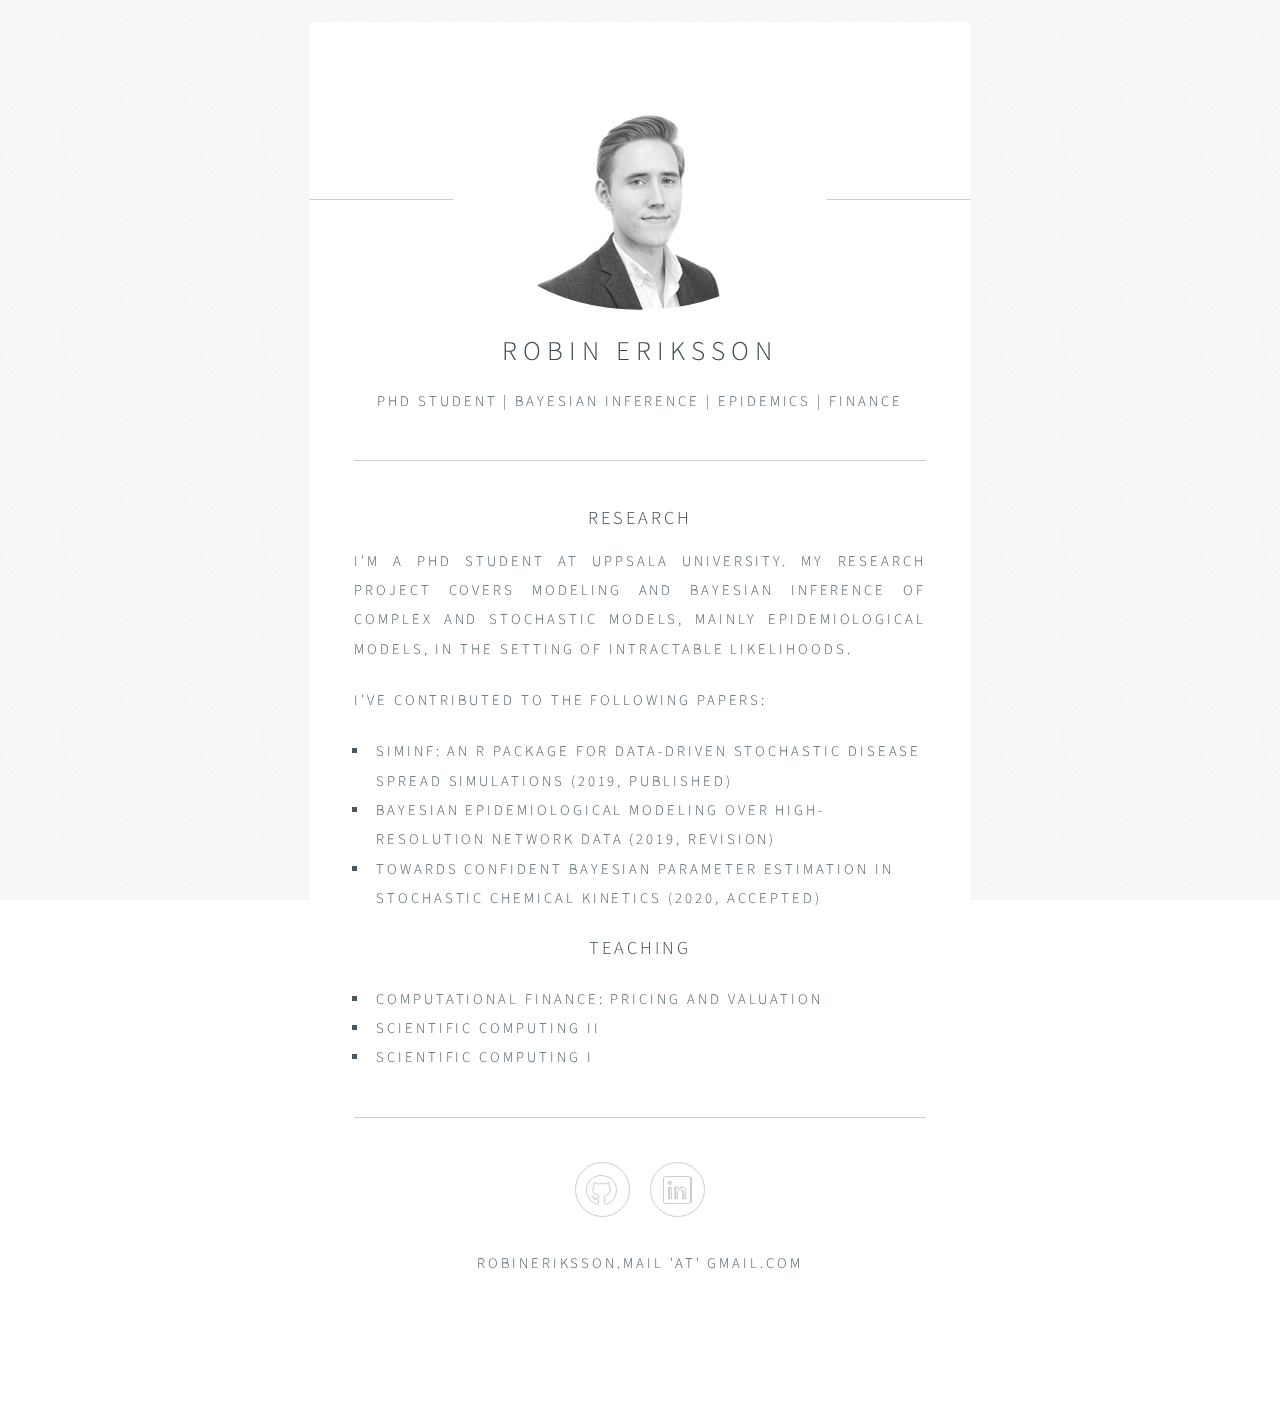
==== index.html @ d45fa350 "update to title" ====
<!DOCTYPE HTML>
<!--
	Identity by HTML5 UP
	html5up.net | @ajlkn
	Free for personal and commercial use under the CCA 3.0 license (html5up.net/license)
-->
<html>
	<head>
		<title>Robin Eriksson</title>
		<meta charset="utf-8" />
		<meta name="viewport" content="width=device-width, initial-scale=1, user-scalable=no" />
		<link rel="stylesheet" href="assets/css/main.css" />
		<noscript><link rel="stylesheet" href="assets/css/noscript.css" /></noscript>
	</head>
	<body class="is-preload">

		<!-- Wrapper -->
			<div id="wrapper">

				<!-- Main -->
					<section id="main">
						<header>
							<span class="avatar"><img src="images/avatar.png" alt="" /></span>
							<h1>Robin Eriksson</h1>
							<p > PhD student | Bayesian Inference | Epidemics | Finance </p>
						</header>
                                                <hr />
                                                <h2> Research </h2>
                                                <p style="text-align:justify;" > I'm a PhD student at Uppsala University. My research project covers modeling and Bayesian inference of complex and stochastic models, mainly epidemiological models, in the setting of intractable likelihoods. </p>
                                                <p style="text-align:justify;"> I've contributed to the following papers: </p>
                                                <ul style="list-style:square;text-align:left;">
                                                  <li> SimInf: An R package for data-driven stochastic disease spread simulations (2019, Published)</li>
                                                  <li> Bayesian epidemiological modeling over high-resolution network data (2019, Revision)</li>
                                                  <li> Towards confident Bayesian parameter estimation in stochastic chemical kinetics (2020, accepted) </li>
</ul>


                                                <h2> Teaching </h2>
                                                <p style="text-align:left;">
                                                  <ul style="list-style:square;text-align:left;">
                                                    <li>Computational Finance: Pricing and Valuation </li>
                                                    <li>Scientific Computing II </li>
                                                    <li>Scientific Computing I </li>
                                                  </ul>
                                                <hr />

						<!-- <hr /> -->
						<!-- <h2>Extra Stuff!</h2> -->
						<!-- <form method="post" action="#"> -->
						<!-- 	<div class="fields"> -->
						<!-- 		<div class="field"> -->
						<!-- 			<input type="text" name="name" id="name" placeholder="Name" /> -->
						<!-- 		</div> -->
						<!-- 		<div class="field"> -->
						<!-- 			<input type="email" name="email" id="email" placeholder="Email" /> -->
						<!-- 		</div> -->
						<!-- 		<div class="field"> -->
						<!-- 			<select name="department" id="department"> -->
						<!-- 				<option value="">Department</option> -->
						<!-- 				<option value="sales">Sales</option> -->
						<!-- 				<option value="tech">Tech Support</option> -->
						<!-- 				<option value="null">/dev/null</option> -->
						<!-- 			</select> -->
						<!-- 		</div> -->
						<!-- 		<div class="field"> -->
						<!-- 			<textarea name="message" id="message" placeholder="Message" rows="4"></textarea> -->
						<!-- 		</div> -->
						<!-- 		<div class="field"> -->
						<!-- 			<input type="checkbox" id="human" name="human" /><label for="human">I'm a human</label> -->
						<!-- 		</div> -->
						<!-- 		<div class="field"> -->
						<!-- 			<label>But are you a robot?</label> -->
						<!-- 			<input type="radio" id="robot_yes" name="robot" /><label for="robot_yes">Yes</label> -->
						<!-- 			<input type="radio" id="robot_no" name="robot" /><label for="robot_no">No</label> -->
						<!-- 		</div> -->
						<!-- 	</div> -->
						<!-- 	<ul class="actions special"> -->
						<!-- 		<li><a href="#" class="button">Get Started</a></li> -->
						<!-- 	</ul> -->
						<!-- </form> -->
						<!-- <hr /> -->
						<footer>
							<ul class="icons">
							  <li><a href="https://github.com/robineriksson" class="icon brands fa-github">github</a></li>
                                                          <li><a href="https://www.linkedin.com/in/erikssonrobin/" class="icon brands fa-linkedin">linkedin</a></li>

							</ul>
                                                        <p> robineriksson.mail 'at' gmail.com </p>
						</footer>
					</section>

				<!-- Footer -->
					<footer id="footer">
						<ul class="copyright">
							<li>&copy; Robin Eriksson</li><li>Design: <a href="http://html5up.net">HTML5 UP</a></li><li>Foto: Matthew Moisant</li>
						</ul>
					</footer>

			</div>

		<!-- Scripts -->
			<script>
				if ('addEventListener' in window) {
					window.addEventListener('load', function() { document.body.className = document.body.className.replace(/\bis-preload\b/, ''); });
					document.body.className += (navigator.userAgent.match(/(MSIE|rv:11\.0)/) ? ' is-ie' : '');
				}
			</script>

	</body>
</html>
---- assets/css/main.css ----
@import url(fontawesome-all.min.css);
@import url("https://fonts.googleapis.com/css?family=Source+Sans+Pro:300");

/*
	Identity by HTML5 UP
	html5up.net | @ajlkn
	Free for personal and commercial use under the CCA 3.0 license (html5up.net/license)
*/

/* Icon (alt) */

	html, body, div, span, applet, object,
	iframe, h1, h2, h3, h4, h5, h6, p, blockquote,
	pre, a, abbr, acronym, address, big, cite,
	code, del, dfn, em, img, ins, kbd, q, s, samp,
	small, strike, strong, sub, sup, tt, var, b,
	u, i, center, dl, dt, dd, ol, ul, li, fieldset,
	form, label, legend, table, caption, tbody,
	tfoot, thead, tr, th, td, article, aside,
	canvas, details, embed, figure, figcaption,
	footer, header, hgroup, menu, nav, output, ruby,
	section, summary, time, mark, audio, video {
		margin: 0;
		padding: 0;
		border: 0;
		font-size: 100%;
		font: inherit;
		vertical-align: baseline;
	}

	article, aside, details, figcaption, figure,
	footer, header, hgroup, menu, nav, section {
		display: block;
	}

	body {
		line-height: 1;
	}

	ol, ul {
		list-style: none;
	}

	blockquote, q {
		quotes: none;
	}

		blockquote:before, blockquote:after, q:before, q:after {
			content: '';
			content: none;
		}

	table {
		border-collapse: collapse;
		border-spacing: 0;
	}

	body {
		-webkit-text-size-adjust: none;
	}

	mark {
		background-color: transparent;
		color: inherit;
	}

	input::-moz-focus-inner {
		border: 0;
		padding: 0;
	}

	input, select, textarea {
		-moz-appearance: none;
		-webkit-appearance: none;
		-ms-appearance: none;
		appearance: none;
	}

/* Basic */

	@media screen and (max-width: 480px) {

		html, body {
			min-width: 320px;
		}

	}

	html {
		box-sizing: border-box;
	}

	*, *:before, *:after {
		box-sizing: inherit;
	}

	body.is-preload *, body.is-preload *:before, body.is-preload *:after {
		-moz-animation: none !important;
		-webkit-animation: none !important;
		-ms-animation: none !important;
		animation: none !important;
		-moz-transition: none !important;
		-webkit-transition: none !important;
		-ms-transition: none !important;
		transition: none !important;
	}

	html {
		height: 100%;
	}

	body {
		height: 100%;
		background-color: #ffffff;
		background-image: url("images/overlay.png"),  url("../../images/bp2.png");
		background-image: url("images/overlay.png"),  url("../../images/bp2.png");
		background-image: url("images/overlay.png"),  url("../../images/bp2.png");
		background-image: url("images/overlay.png"),  url("../../images/bp2.png");
		background-repeat: repeat,			no-repeat,			no-repeat;
		background-size: 100px 100px, cover,				cover;
		background-position: top left,		center center,		bottom center;
		background-attachment: fixed,			fixed,				fixed;
	}

		body:after {
			content: '';
			display: block;
			position: fixed;
			top: 0;
			left: 0;
			width: 100%;
			height: inherit;
			opacity: 0;
			z-index: 1;
			background-color: #ffffff;
			background-image: url("images/overlay.png");
			background-image: url("images/overlay.png");
			background-image: url("images/overlay.png");
			background-image: url("images/overlay.png");
			background-repeat: repeat,			no-repeat;
			background-size: 100px 100px, cover;
			background-position: top left,		center center;
			-moz-transition: opacity 1.75s ease-out;
			-webkit-transition: opacity 1.75s ease-out;
			-ms-transition: opacity 1.75s ease-out;
			transition: opacity 1.75s ease-out;
		}

		body.is-preload:after {
			opacity: 1;
		}

/* Type */

	body, input, select, textarea {
		color: #414f57;
		font-family: "Source Sans Pro", Helvetica, sans-serif;
		font-size: 14pt;
		font-weight: 300;
		line-height: 2;
		letter-spacing: 0.2em;
		text-transform: uppercase;
	}

		@media screen and (max-width: 1680px) {

			body, input, select, textarea {
				font-size: 11pt;
			}

		}

		@media screen and (max-width: 480px) {

			body, input, select, textarea {
				font-size: 10pt;
				line-height: 1.75;
			}

		}

	a {
		-moz-transition: color 0.2s ease, border-color 0.2s ease;
		-webkit-transition: color 0.2s ease, border-color 0.2s ease;
		-ms-transition: color 0.2s ease, border-color 0.2s ease;
		transition: color 0.2s ease, border-color 0.2s ease;
		color: inherit;
		text-decoration: none;
	}

		a:before {
			-moz-transition: color 0.2s ease, text-shadow 0.2s ease;
			-webkit-transition: color 0.2s ease, text-shadow 0.2s ease;
			-ms-transition: color 0.2s ease, text-shadow 0.2s ease;
			transition: color 0.2s ease, text-shadow 0.2s ease;
		}

		a:hover {
			color: #ff7496;
		}

	strong, b {
		color: #313f47;
	}

	em, i {
		font-style: italic;
	}

	p {
		margin: 0 0 1.5em 0;
	}

	h1, h2, h3, h4, h5, h6 {
		color: #313f47;
		line-height: 1.5;
		margin: 0 0 0.75em 0;
	}

		h1 a, h2 a, h3 a, h4 a, h5 a, h6 a {
			color: inherit;
			text-decoration: none;
		}

	h1 {
		font-size: 1.85em;
		letter-spacing: 0.22em;
		margin: 0 0 0.525em 0;
	}

	h2 {
		font-size: 1.25em;
	}

	h3 {
		font-size: 1em;
	}

	h4 {
		font-size: 1em;
	}

	h5 {
		font-size: 1em;
	}

	h6 {
		font-size: 1em;
	}

	@media screen and (max-width: 480px) {

		h1 {
			font-size: 1.65em;
		}

	}

	sub {
		font-size: 0.8em;
		position: relative;
		top: 0.5em;
	}

	sup {
		font-size: 0.8em;
		position: relative;
		top: -0.5em;
	}

	hr {
		border: 0;
		border-bottom: solid 1px #c8cccf;
		margin: 3em 0;
	}

/* Form */

	form {
		margin: 0 0 1.5em 0;
	}

		form > :last-child {
			margin-bottom: 0;
		}

		form > .fields {
			display: -moz-flex;
			display: -webkit-flex;
			display: -ms-flex;
			display: flex;
			-moz-flex-wrap: wrap;
			-webkit-flex-wrap: wrap;
			-ms-flex-wrap: wrap;
			flex-wrap: wrap;
			width: calc(100% + 2.25em);
			margin: -1.125em 0 1.5em -1.125em;
		}

			form > .fields > .field {
				-moz-flex-grow: 0;
				-webkit-flex-grow: 0;
				-ms-flex-grow: 0;
				flex-grow: 0;
				-moz-flex-shrink: 0;
				-webkit-flex-shrink: 0;
				-ms-flex-shrink: 0;
				flex-shrink: 0;
				padding: 1.125em 0 0 1.125em;
				width: calc(100% - 1.125em);
			}

				form > .fields > .field.half {
					width: calc(50% - 0.5625em);
				}

				form > .fields > .field.third {
					width: calc(100%/3 - 0.375em);
				}

				form > .fields > .field.quarter {
					width: calc(25% - 0.28125em);
				}

		@media screen and (max-width: 480px) {

			form > .fields {
				width: calc(100% + 2.25em);
				margin: -1.125em 0 1.5em -1.125em;
			}

				form > .fields > .field {
					padding: 1.125em 0 0 1.125em;
					width: calc(100% - 1.125em);
				}

					form > .fields > .field.half {
						width: calc(100% - 1.125em);
					}

					form > .fields > .field.third {
						width: calc(100% - 1.125em);
					}

					form > .fields > .field.quarter {
						width: calc(100% - 1.125em);
					}

		}

	label {
		color: #313f47;
		display: block;
		font-size: 0.9em;
		margin: 0 0 0.75em 0;
	}

	input[type="text"],
	input[type="password"],
	input[type="email"],
	input[type="tel"],
	select,
	textarea {
		-moz-appearance: none;
		-webkit-appearance: none;
		-ms-appearance: none;
		appearance: none;
		border-radius: 4px;
		border: solid 1px #c8cccf;
		color: inherit;
		display: block;
		outline: 0;
		padding: 0 1em;
		text-decoration: none;
		width: 100%;
	}

		input[type="text"]:invalid,
		input[type="password"]:invalid,
		input[type="email"]:invalid,
		input[type="tel"]:invalid,
		select:invalid,
		textarea:invalid {
			box-shadow: none;
		}

		input[type="text"]:focus,
		input[type="password"]:focus,
		input[type="email"]:focus,
		input[type="tel"]:focus,
		select:focus,
		textarea:focus {
			border-color: #ff7496;
		}

	select {
		background-image: url("data:image/svg+xml;charset=utf8,%3Csvg xmlns='http://www.w3.org/2000/svg' width='40' height='40' preserveAspectRatio='none' viewBox='0 0 40 40'%3E%3Cpath d='M9.4,12.3l10.4,10.4l10.4-10.4c0.2-0.2,0.5-0.4,0.9-0.4c0.3,0,0.6,0.1,0.9,0.4l3.3,3.3c0.2,0.2,0.4,0.5,0.4,0.9 c0,0.4-0.1,0.6-0.4,0.9L20.7,31.9c-0.2,0.2-0.5,0.4-0.9,0.4c-0.3,0-0.6-0.1-0.9-0.4L4.3,17.3c-0.2-0.2-0.4-0.5-0.4-0.9 c0-0.4,0.1-0.6,0.4-0.9l3.3-3.3c0.2-0.2,0.5-0.4,0.9-0.4S9.1,12.1,9.4,12.3z' fill='%23c8cccf' /%3E%3C/svg%3E");
		background-size: 1.25rem;
		background-repeat: no-repeat;
		background-position: calc(100% - 1rem) center;
		height: 2.75em;
		padding-right: 2.75em;
		text-overflow: ellipsis;
	}

		select option {
			color: #313f47;
			background: #ffffff;
		}

		select:focus::-ms-value {
			background-color: transparent;
		}

		select::-ms-expand {
			display: none;
		}

	input[type="text"],
	input[type="password"],
	input[type="email"],
	select {
		height: 2.75em;
	}

	textarea {
		padding: 0.75em 1em;
	}

	input[type="checkbox"],
	input[type="radio"] {
		-moz-appearance: none;
		-webkit-appearance: none;
		-ms-appearance: none;
		appearance: none;
		display: block;
		float: left;
		margin-right: -2em;
		opacity: 0;
		width: 1em;
		z-index: -1;
	}

		input[type="checkbox"] + label,
		input[type="radio"] + label {
			text-decoration: none;
			color: #414f57;
			cursor: pointer;
			display: inline-block;
			font-size: 1em;
			font-weight: 300;
			padding-left: 2.4em;
			padding-right: 0.75em;
			position: relative;
		}

			input[type="checkbox"] + label:before,
			input[type="radio"] + label:before {
				-moz-osx-font-smoothing: grayscale;
				-webkit-font-smoothing: antialiased;
				display: inline-block;
				font-style: normal;
				font-variant: normal;
				text-rendering: auto;
				line-height: 1;
				text-transform: none !important;
				font-family: 'Font Awesome 5 Free';
				font-weight: 900;
			}

			input[type="checkbox"] + label:before,
			input[type="radio"] + label:before {
				border-radius: 4px;
				border: solid 1px #c8cccf;
				content: '';
				display: inline-block;
				font-size: 0.8em;
				height: 2.0625em;
				left: 0;
				line-height: 2.0625em;
				position: absolute;
				text-align: center;
				top: 0.15em;
				width: 2.0625em;
			}

		input[type="checkbox"]:checked + label:before,
		input[type="radio"]:checked + label:before {
			color: #ff7496;
			content: '\f00c';
		}

		input[type="checkbox"]:focus + label:before,
		input[type="radio"]:focus + label:before {
			border-color: #ff7496;
		}

	input[type="checkbox"] + label:before {
		border-radius: 4px;
	}

	input[type="radio"] + label:before {
		border-radius: 100%;
	}

	::-webkit-input-placeholder {
		color: #616f77 !important;
		opacity: 1.0;
	}

	:-moz-placeholder {
		color: #616f77 !important;
		opacity: 1.0;
	}

	::-moz-placeholder {
		color: #616f77 !important;
		opacity: 1.0;
	}

	:-ms-input-placeholder {
		color: #616f77 !important;
		opacity: 1.0;
	}

/* Icon */

	.icon {
		text-decoration: none;
		position: relative;
		border-bottom: none;
	}

		.icon:before {
			-moz-osx-font-smoothing: grayscale;
			-webkit-font-smoothing: antialiased;
			display: inline-block;
			font-style: normal;
			font-variant: normal;
			text-rendering: auto;
			line-height: 1;
			text-transform: none !important;
			font-family: 'Font Awesome 5 Free';
			font-weight: 400;
		}

		.icon > .label {
			display: none;
		}

		.icon:before {
			line-height: inherit;
		}

		.icon.solid:before {
			font-weight: 900;
		}

		.icon.brands:before {
			font-family: 'Font Awesome 5 Brands';
		}

/* List */

	ol {
		list-style: decimal;
		margin: 0 0 1.5em 0;
		padding-left: 1.25em;
	}

		ol li {
			padding-left: 0.25em;
		}

	ul {
		list-style: disc;
		margin: 0 0 1.5em 0;
		padding-left: 1em;
	}

		ul li {
			padding-left: 0.5em;
		}

		ul.alt {
			list-style: none;
			padding-left: 0;
		}

			ul.alt li {
				border-top: solid 1px #c8cccf;
				padding: 0.5em 0;
			}

				ul.alt li:first-child {
					border-top: 0;
					padding-top: 0;
				}

	dl {
		margin: 0 0 1.5em 0;
	}

		dl dt {
			display: block;
			margin: 0 0 0.75em 0;
		}

		dl dd {
			margin-left: 1.5em;
		}

/* Actions */

	ul.actions {
		display: -moz-flex;
		display: -webkit-flex;
		display: -ms-flex;
		display: flex;
		cursor: default;
		list-style: none;
		margin-left: -0.75em;
		padding-left: 0;
	}

		ul.actions li {
			padding: 0 0 0 0.75em;
			vertical-align: middle;
		}

		ul.actions.special {
			-moz-justify-content: center;
			-webkit-justify-content: center;
			-ms-justify-content: center;
			justify-content: center;
			width: 100%;
			margin-left: 0;
		}

			ul.actions.special li:first-child {
				padding-left: 0;
			}

		ul.actions.stacked {
			-moz-flex-direction: column;
			-webkit-flex-direction: column;
			-ms-flex-direction: column;
			flex-direction: column;
			margin-left: 0;
		}

			ul.actions.stacked li {
				padding: 0.975em 0 0 0;
			}

				ul.actions.stacked li:first-child {
					padding-top: 0;
				}

		ul.actions.fit {
			width: calc(100% + 0.75em);
		}

			ul.actions.fit li {
				-moz-flex-grow: 1;
				-webkit-flex-grow: 1;
				-ms-flex-grow: 1;
				flex-grow: 1;
				-moz-flex-shrink: 1;
				-webkit-flex-shrink: 1;
				-ms-flex-shrink: 1;
				flex-shrink: 1;
				width: 100%;
			}

				ul.actions.fit li > * {
					width: 100%;
				}

			ul.actions.fit.stacked {
				width: 100%;
			}

		@media screen and (max-width: 480px) {

			ul.actions:not(.fixed) {
				-moz-flex-direction: column;
				-webkit-flex-direction: column;
				-ms-flex-direction: column;
				flex-direction: column;
				margin-left: 0;
				width: 100% !important;
			}

				ul.actions:not(.fixed) li {
					-moz-flex-grow: 1;
					-webkit-flex-grow: 1;
					-ms-flex-grow: 1;
					flex-grow: 1;
					-moz-flex-shrink: 1;
					-webkit-flex-shrink: 1;
					-ms-flex-shrink: 1;
					flex-shrink: 1;
					padding: 0.75em 0 0 0;
					text-align: center;
					width: 100%;
				}

					ul.actions:not(.fixed) li > * {
						width: 100%;
					}

					ul.actions:not(.fixed) li:first-child {
						padding-top: 0;
					}

					ul.actions:not(.fixed) li input[type="submit"],
					ul.actions:not(.fixed) li input[type="reset"],
					ul.actions:not(.fixed) li input[type="button"],
					ul.actions:not(.fixed) li button,
					ul.actions:not(.fixed) li .button {
						width: 100%;
					}

						ul.actions:not(.fixed) li input[type="submit"].icon:before,
						ul.actions:not(.fixed) li input[type="reset"].icon:before,
						ul.actions:not(.fixed) li input[type="button"].icon:before,
						ul.actions:not(.fixed) li button.icon:before,
						ul.actions:not(.fixed) li .button.icon:before {
							margin-left: -0.5rem;
						}

		}

/* Icons */

	ul.icons {
		cursor: default;
		list-style: none;
		padding-left: 0;
		margin-top: -0.675em;
	}

		ul.icons li {
			display: inline-block;
			padding: 0.675em 0.5em;
		}

			ul.icons li a {
				text-decoration: none;
				position: relative;
				display: block;
				width: 3.75em;
				height: 3.75em;
				border-radius: 100%;
				border: solid 1px #c8cccf;
				line-height: 3.75em;
				overflow: hidden;
				text-align: center;
				text-indent: 3.75em;
				white-space: nowrap;
			}

				ul.icons li a:before {
					-moz-osx-font-smoothing: grayscale;
					-webkit-font-smoothing: antialiased;
					display: inline-block;
					font-style: normal;
					font-variant: normal;
					text-rendering: auto;
					line-height: 1;
					text-transform: none !important;
					font-family: 'Font Awesome 5 Free';
					font-weight: 400;
				}

				ul.icons li a:before {
					color: #ffffff;
					text-shadow: 1.25px 0px 0px #c8cccf, -1.25px 0px 0px #c8cccf, 0px 1.25px 0px #c8cccf, 0px -1.25px 0px #c8cccf;
				}

				ul.icons li a:hover:before {
					text-shadow: 1.25px 0px 0px #ff7496, -1.25px 0px 0px #ff7496, 0px 1.25px 0px #ff7496, 0px -1.25px 0px #ff7496;
				}

				ul.icons li a:before {
					position: absolute;
					top: 0;
					left: 0;
					width: inherit;
					height: inherit;
					font-size: 1.85rem;
					line-height: inherit;
					text-align: center;
					text-indent: 0;
				}

				ul.icons li a:hover {
					border-color: #ff7496;
				}

		@media screen and (max-width: 480px) {

			ul.icons li a:before {
				font-size: 1.5rem;
			}

		}

/* Button */

	input[type="submit"],
	input[type="reset"],
	input[type="button"],
	button,
	.button {
		-moz-appearance: none;
		-webkit-appearance: none;
		-ms-appearance: none;
		appearance: none;
		-moz-transition: background-color 0.2s ease-in-out, border-color 0.2s ease-in-out, color 0.2s ease-in-out;
		-webkit-transition: background-color 0.2s ease-in-out, border-color 0.2s ease-in-out, color 0.2s ease-in-out;
		-ms-transition: background-color 0.2s ease-in-out, border-color 0.2s ease-in-out, color 0.2s ease-in-out;
		transition: background-color 0.2s ease-in-out, border-color 0.2s ease-in-out, color 0.2s ease-in-out;
		display: inline-block;
		height: 2.75em;
		line-height: 2.75em;
		padding: 0 1.5em;
		background-color: transparent;
		border-radius: 4px;
		border: solid 1px #c8cccf;
		color: #414f57 !important;
		cursor: pointer;
		text-align: center;
		text-decoration: none;
		white-space: nowrap;
	}

		input[type="submit"]:hover,
		input[type="reset"]:hover,
		input[type="button"]:hover,
		button:hover,
		.button:hover {
			border-color: #ff7496;
			color: #ff7496 !important;
		}

		input[type="submit"].icon,
		input[type="reset"].icon,
		input[type="button"].icon,
		button.icon,
		.button.icon {
			padding-left: 1.35em;
		}

			input[type="submit"].icon:before,
			input[type="reset"].icon:before,
			input[type="button"].icon:before,
			button.icon:before,
			.button.icon:before {
				margin-right: 0.5em;
			}

		input[type="submit"].fit,
		input[type="reset"].fit,
		input[type="button"].fit,
		button.fit,
		.button.fit {
			width: 100%;
		}

		input[type="submit"].small,
		input[type="reset"].small,
		input[type="button"].small,
		button.small,
		.button.small {
			font-size: 0.8em;
		}

		input[type="submit"].large,
		input[type="reset"].large,
		input[type="button"].large,
		button.large,
		.button.large {
			font-size: 1.35em;
		}

		input[type="submit"].disabled, input[type="submit"]:disabled,
		input[type="reset"].disabled,
		input[type="reset"]:disabled,
		input[type="button"].disabled,
		input[type="button"]:disabled,
		button.disabled,
		button:disabled,
		.button.disabled,
		.button:disabled {
			pointer-events: none;
			opacity: 0.5;
		}

/* Main */

	#main {
		-moz-transform-origin: 50% 50%;
		-webkit-transform-origin: 50% 50%;
		-ms-transform-origin: 50% 50%;
		transform-origin: 50% 50%;
		-moz-transform: rotateX(0deg);
		-webkit-transform: rotateX(0deg);
		-ms-transform: rotateX(0deg);
		transform: rotateX(0deg);
		-moz-transition: opacity 1s ease, -moz-transform 1s ease;
		-webkit-transition: opacity 1s ease, -webkit-transform 1s ease;
		-ms-transition: opacity 1s ease, -ms-transform 1s ease;
		transition: opacity 1s ease, transform 1s ease;
		padding: 4.5em 3em 3em 3em ;
		background: #ffffff;
		border-radius: 4px;
		cursor: default;
		max-width: 100%;
		opacity: 0.95;
		position: relative;
		text-align: center;
		width: 45em;
	}

		#main .avatar {
			position: relative;
			display: block;
			margin-bottom: 1.5em;
		}

			#main .avatar img {
				display: block;
				margin: 0 auto;
				border-radius: 100%;
				box-shadow: 0 0 0 1.5em #ffffff;
			}

			#main .avatar:before {
				content: '';
				display: block;
				position: absolute;
				top: 50%;
				left: -3em;
				width: calc(100% + 6em);
				height: 1px;
				z-index: -1;
				background: #c8cccf;
			}

		@media screen and (max-width: 480px) {

			#main {
				padding: 4em 2em 2.5em 2em ;
				width: 100%;
			}

				#main .avatar:before {
					left: -2em;
					width: calc(100% + 4em);
				}

		}

		body.is-preload #main {
			-moz-transform: rotateX(15deg);
			-webkit-transform: rotateX(15deg);
			-ms-transform: rotateX(15deg);
			transform: rotateX(15deg);
			opacity: 0;
		}

/* Footer */

	#footer {
		-moz-align-self: -moz-flex-end;
		-webkit-align-self: -webkit-flex-end;
		-ms-align-self: -ms-flex-end;
		align-self: flex-end;
		width: 100%;
		padding: 1.5em 0 0 0;
		color: rgba(255, 255, 255, 0.75);
		cursor: default;
		text-align: center;
	}

		#footer .copyright {
			margin: 0;
			padding: 0;
			font-size: 0.9em;
			list-style: none;
		}

			#footer .copyright li {
				display: inline-block;
				margin: 0 0 0 0.45em;
				padding: 0 0 0 0.85em;
				border-left: solid 1px rgba(255, 255, 255, 0.5);
				line-height: 1;
			}

				#footer .copyright li:first-child {
					border-left: 0;
				}

/* Wrapper */

	#wrapper {
		display: -moz-flex;
		display: -webkit-flex;
		display: -ms-flex;
		display: flex;
		-moz-align-items: center;
		-webkit-align-items: center;
		-ms-align-items: center;
		align-items: center;
		-moz-justify-content: space-between;
		-webkit-justify-content: space-between;
		-ms-justify-content: space-between;
		justify-content: space-between;
		-moz-flex-direction: column;
		-webkit-flex-direction: column;
		-ms-flex-direction: column;
		flex-direction: column;
		-moz-perspective: 1000px;
		-webkit-perspective: 1000px;
		-ms-perspective: 1000px;
		perspective: 1000px;
		position: relative;
		min-height: 100%;
		padding: 1.5em;
		z-index: 2;
	}

		#wrapper > * {
			z-index: 1;
		}

		#wrapper:before {
			content: '';
			display: block;
		}

		@media screen and (max-width: 360px) {

			#wrapper {
				padding: 0.75em;
			}

		}

		body.is-ie #wrapper {
			height: 100%;
		}
---- assets/css/noscript.css ----
/*
	Identity by HTML5 UP
	html5up.net | @ajlkn
	Free for personal and commercial use under the CCA 3.0 license (html5up.net/license)
*/

/* Basic */

	body:after {
		display: none;
	}

/* Main */

	#main {
		-moz-transform: none !important;
		-webkit-transform: none !important;
		-ms-transform: none !important;
		transform: none !important;
		opacity: 1 !important;
	}
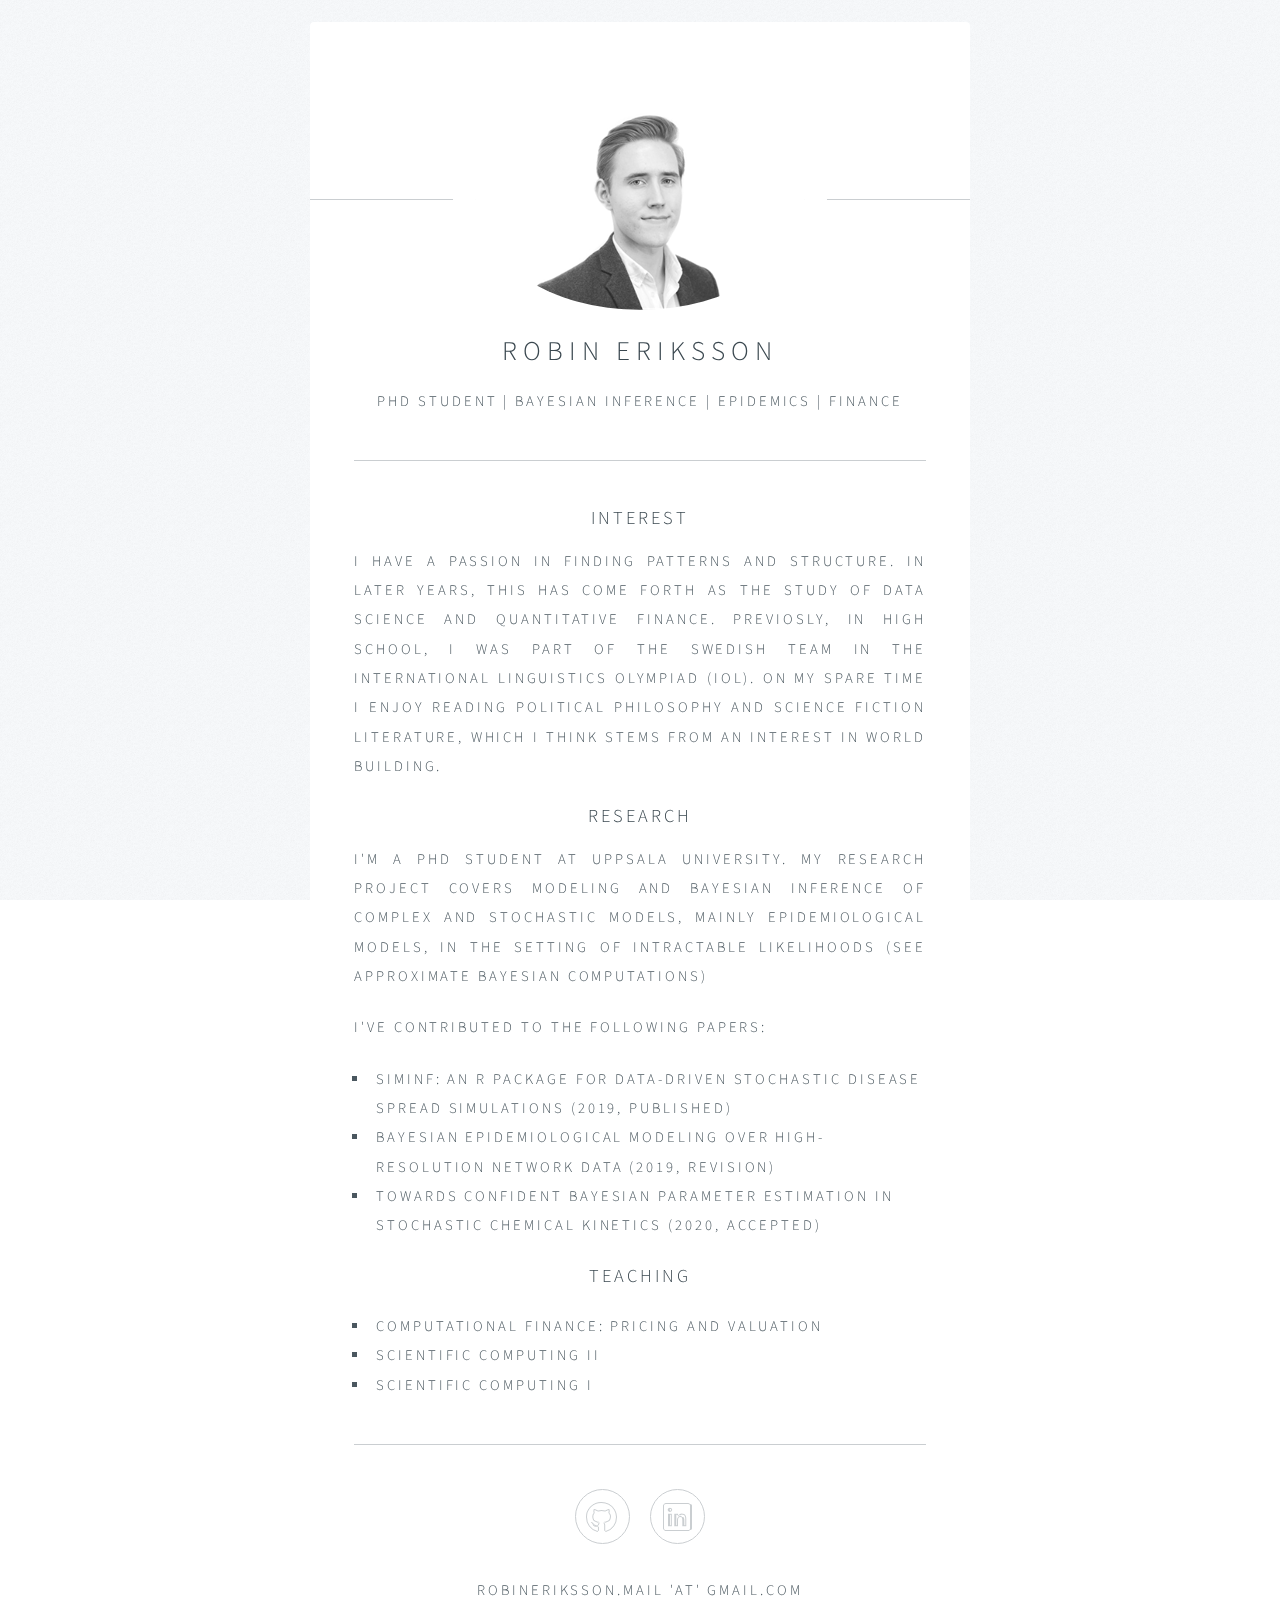
==== commit ab05d05e: "added interest section" ====
--- a/index.html
+++ b/index.html
@@ -25,8 +25,11 @@
 							<p > PhD student | Bayesian Inference | Epidemics | Finance </p>
 						</header>
                                                 <hr />
+                                                <h2> Interest </h2>
+                                                <p style="text-align:justify;">
+                                                I have a passion in finding patterns and structure. In later years, this has come forth as the study of Data Science and Quantitative finance. Previosly, in high school, I was part of the Swedish team in the international linguistics olympiad (IOL). On my spare time I enjoy reading political philosophy and science fiction literature, which I think stems from an interest in world building. </p>
                                                 <h2> Research </h2>
-                                                <p style="text-align:justify;" > I'm a PhD student at Uppsala University. My research project covers modeling and Bayesian inference of complex and stochastic models, mainly epidemiological models, in the setting of intractable likelihoods. </p>
+                                                <p style="text-align:justify;" > I'm a PhD student at Uppsala University. My research project covers modeling and Bayesian inference of complex and stochastic models, mainly epidemiological models, in the setting of intractable likelihoods (see approximate bayesian computations) </p>
                                                 <p style="text-align:justify;"> I've contributed to the following papers: </p>
                                                 <ul style="list-style:square;text-align:left;">
                                                   <li> SimInf: An R package for data-driven stochastic disease spread simulations (2019, Published)</li>
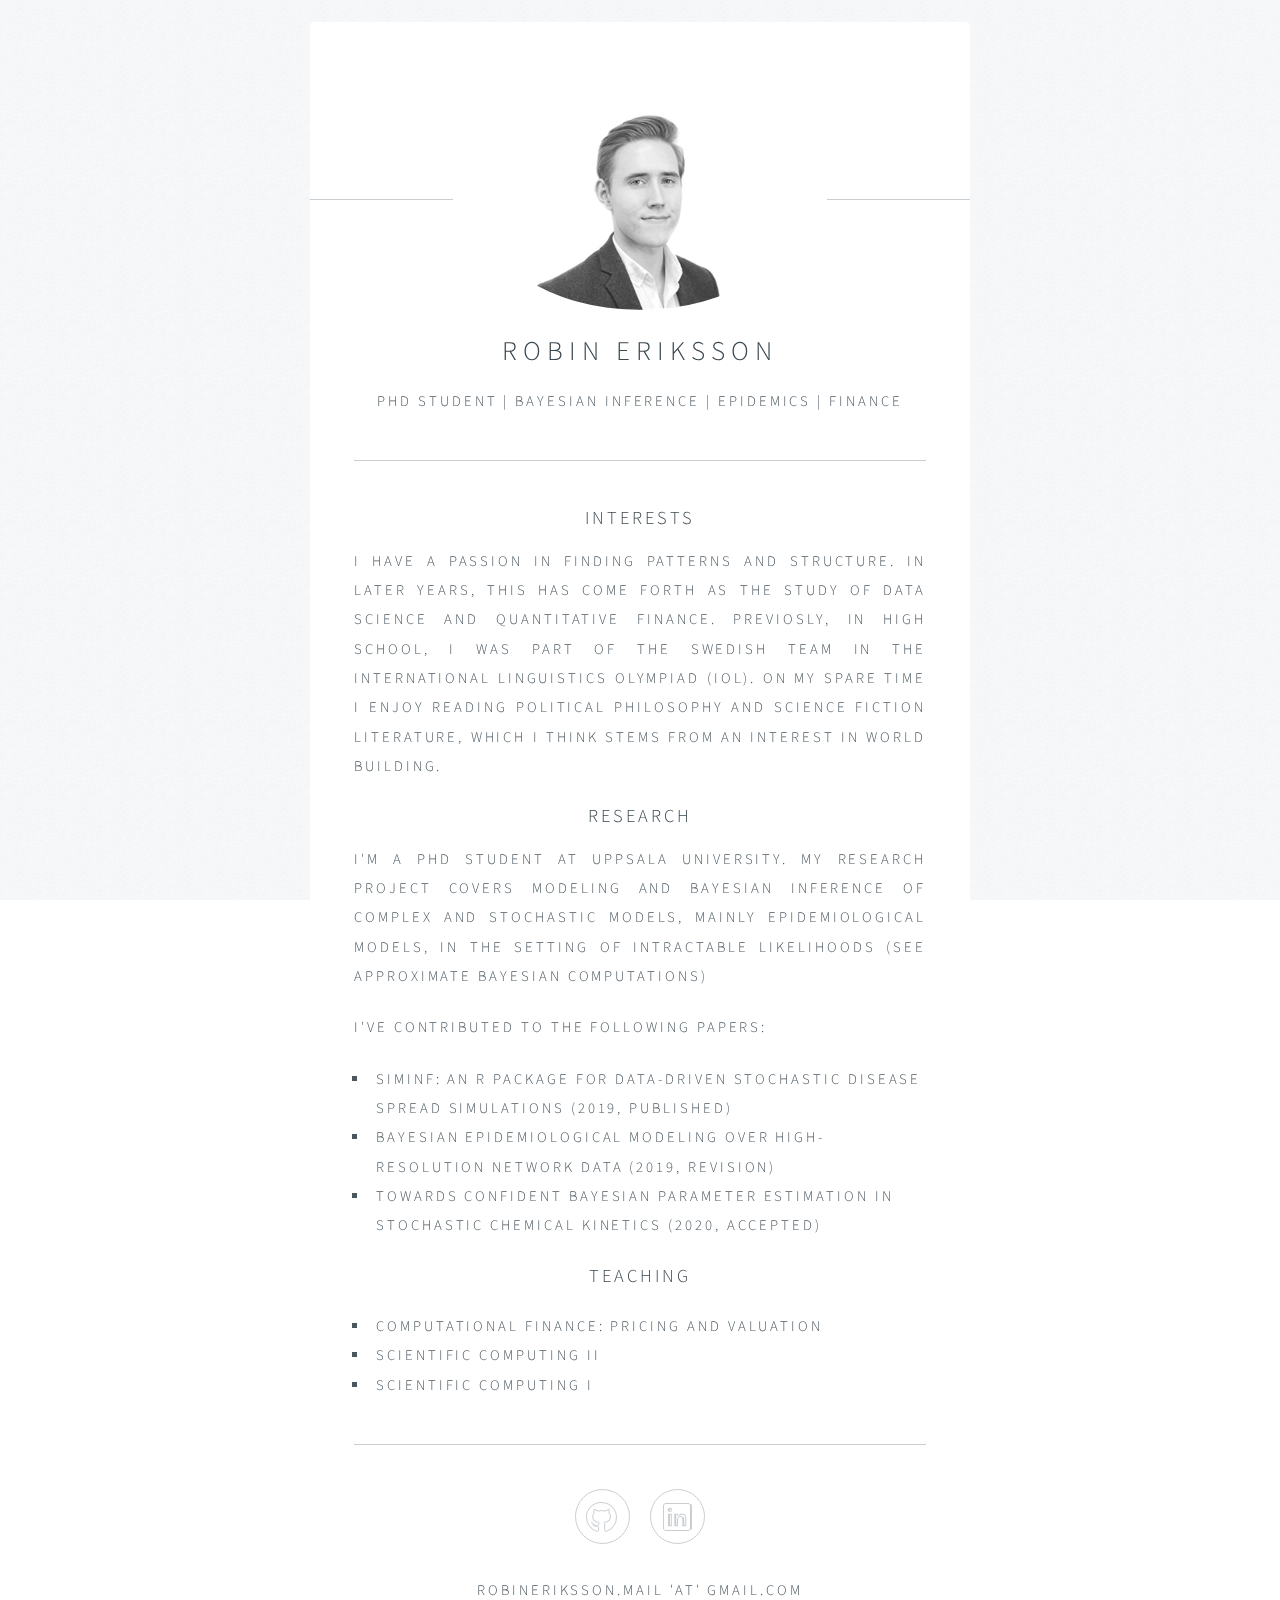
==== commit e4554f74: "typo" ====
--- a/index.html
+++ b/index.html
@@ -25,7 +25,7 @@
 							<p > PhD student | Bayesian Inference | Epidemics | Finance </p>
 						</header>
                                                 <hr />
-                                                <h2> Interest </h2>
+                                                <h2> Interests </h2>
                                                 <p style="text-align:justify;">
                                                 I have a passion in finding patterns and structure. In later years, this has come forth as the study of Data Science and Quantitative finance. Previosly, in high school, I was part of the Swedish team in the international linguistics olympiad (IOL). On my spare time I enjoy reading political philosophy and science fiction literature, which I think stems from an interest in world building. </p>
                                                 <h2> Research </h2>
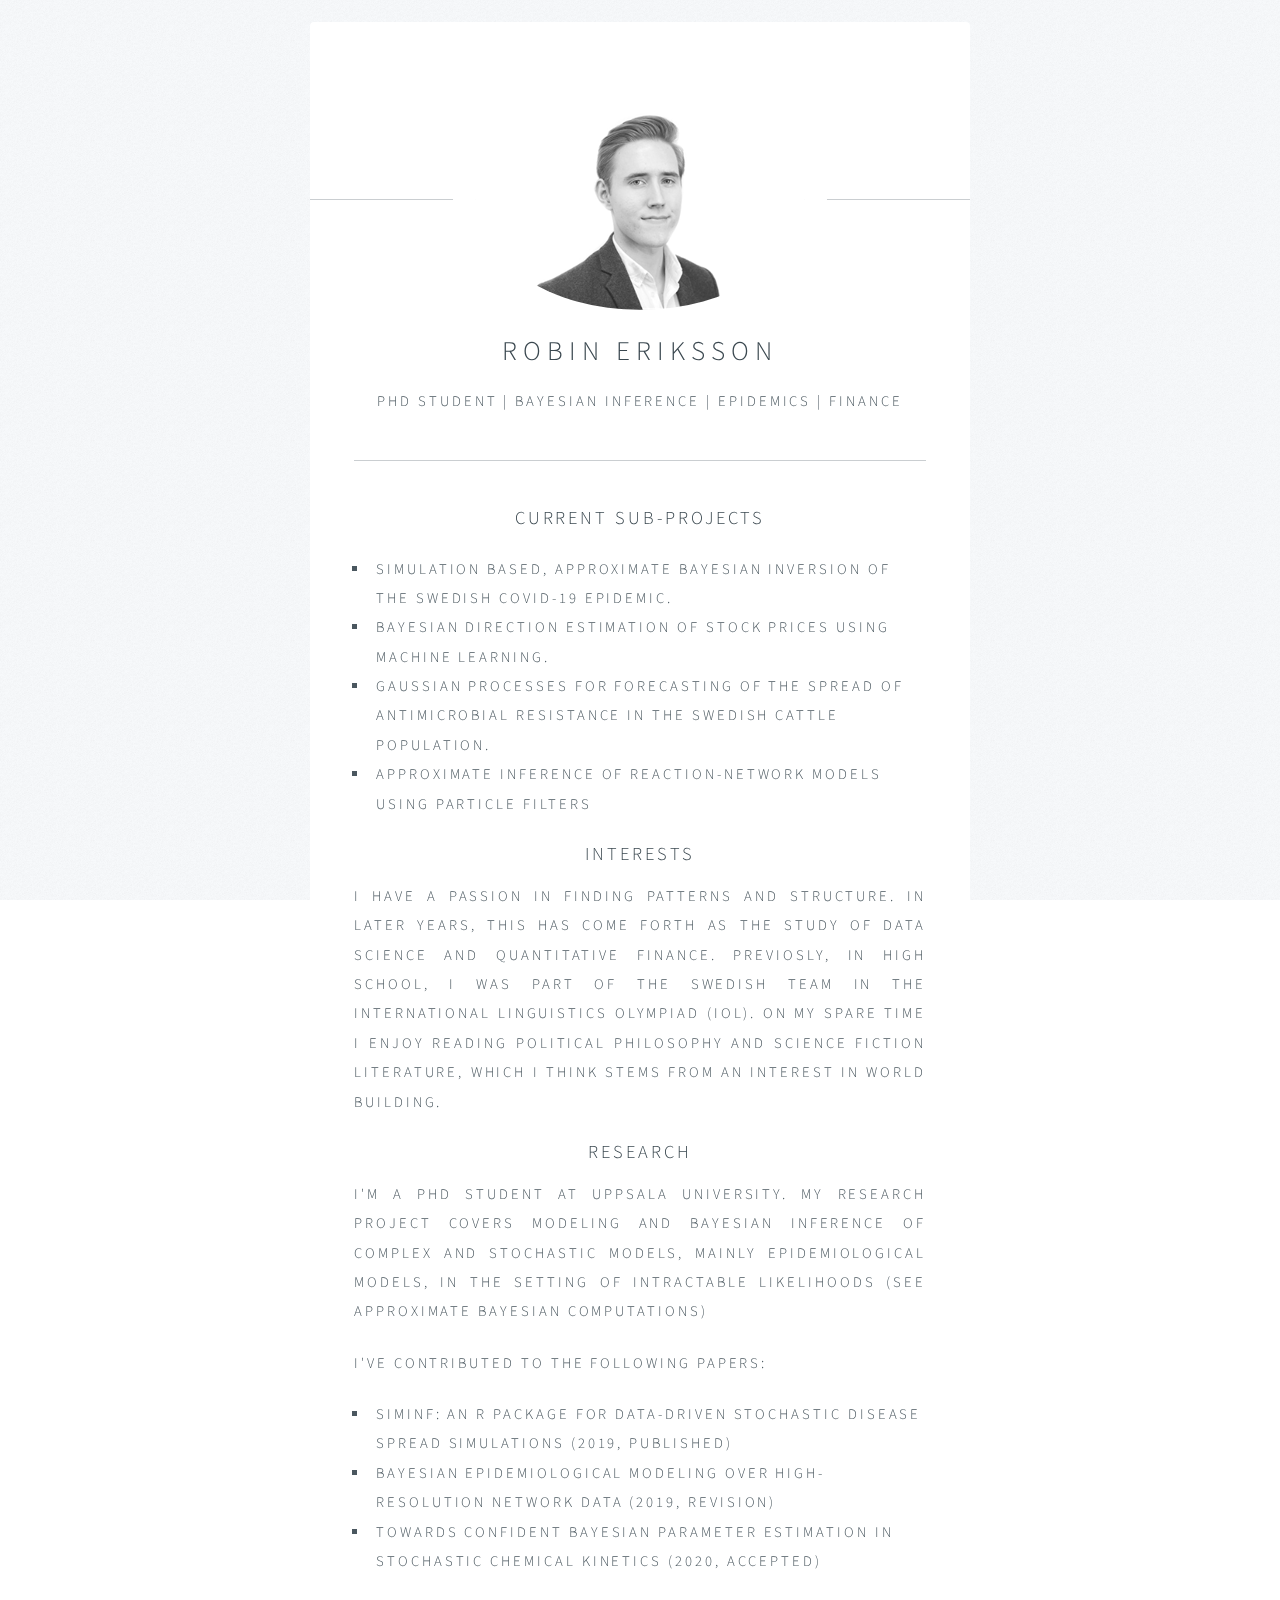
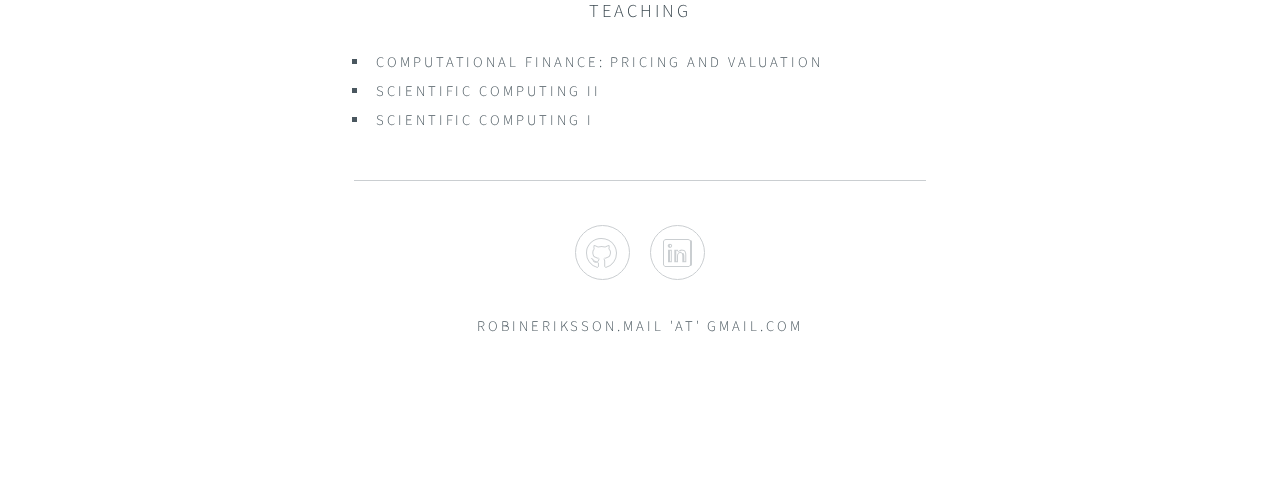
==== commit c29ffc57: "added section with sub-projects" ====
--- a/index.html
+++ b/index.html
@@ -25,6 +25,14 @@
 							<p > PhD student | Bayesian Inference | Epidemics | Finance </p>
 						</header>
                                                 <hr />
+                                                <h2> Current sub-projects </h2>
+                                                <p style="text-align:left;">
+                                                  <ul style="list-style:square;text-align:left;">
+                                                    <li> Simulation based, approximate Bayesian inversion of the Swedish Covid-19 epidemic. </li>
+                                                    <li> Bayesian direction estimation of stock prices using machine learning. </li>
+                                                    <li> Gaussian processes for forecasting of the spread of antimicrobial resistance in the Swedish cattle population. </li>
+                                                    <li> Approximate inference of reaction-network models using Particle Filters </li>
+                                                  </ul>
                                                 <h2> Interests </h2>
                                                 <p style="text-align:justify;">
                                                 I have a passion in finding patterns and structure. In later years, this has come forth as the study of Data Science and Quantitative finance. Previosly, in high school, I was part of the Swedish team in the international linguistics olympiad (IOL). On my spare time I enjoy reading political philosophy and science fiction literature, which I think stems from an interest in world building. </p>
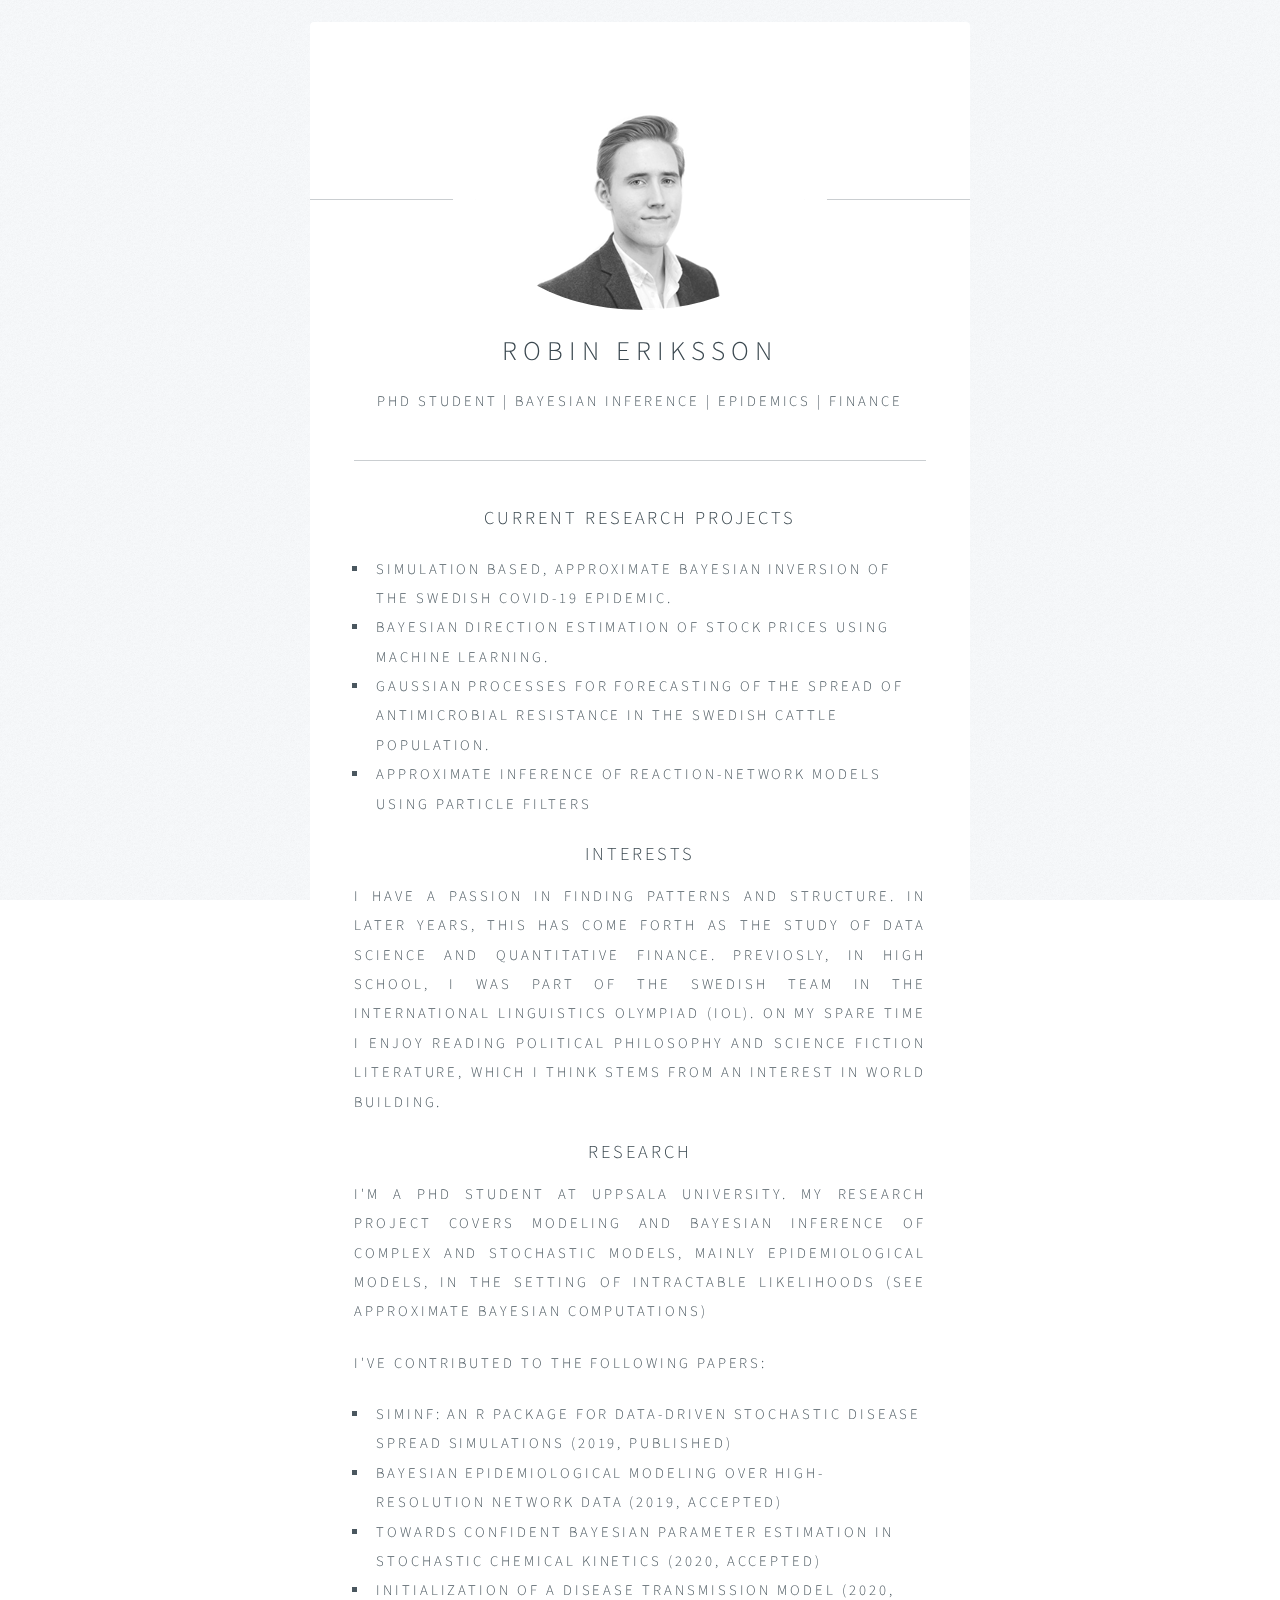
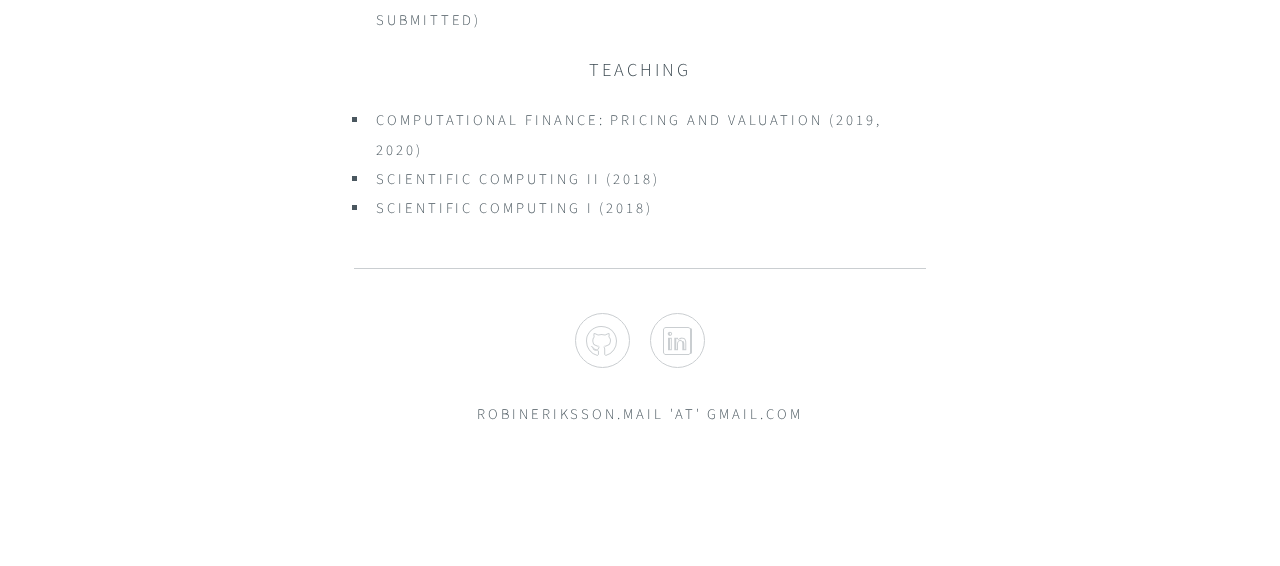
==== commit 525bc948: "Add new paper" ====
--- a/index.html
+++ b/index.html
@@ -25,7 +25,7 @@
 							<p > PhD student | Bayesian Inference | Epidemics | Finance </p>
 						</header>
                                                 <hr />
-                                                <h2> Current sub-projects </h2>
+                                                <h2> Current research projects </h2>
                                                 <p style="text-align:left;">
                                                   <ul style="list-style:square;text-align:left;">
                                                     <li> Simulation based, approximate Bayesian inversion of the Swedish Covid-19 epidemic. </li>
@@ -41,17 +41,18 @@
                                                 <p style="text-align:justify;"> I've contributed to the following papers: </p>
                                                 <ul style="list-style:square;text-align:left;">
                                                   <li> SimInf: An R package for data-driven stochastic disease spread simulations (2019, Published)</li>
-                                                  <li> Bayesian epidemiological modeling over high-resolution network data (2019, Revision)</li>
-                                                  <li> Towards confident Bayesian parameter estimation in stochastic chemical kinetics (2020, accepted) </li>
+                                                  <li> Bayesian epidemiological modeling over high-resolution network data (2019, Accepted)</li>
+                                                  <li> Towards confident Bayesian parameter estimation in stochastic chemical kinetics (2020, Accepted) </li>
+                                                  <li> Initialization of a Disease Transmission Model (2020, Submitted) </li>
 </ul>
 
 
                                                 <h2> Teaching </h2>
                                                 <p style="text-align:left;">
                                                   <ul style="list-style:square;text-align:left;">
-                                                    <li>Computational Finance: Pricing and Valuation </li>
-                                                    <li>Scientific Computing II </li>
-                                                    <li>Scientific Computing I </li>
+                                                    <li>Computational Finance: Pricing and Valuation (2019, 2020) </li>
+                                                    <li>Scientific Computing II (2018)</li>
+                                                    <li>Scientific Computing I (2018)</li>
                                                   </ul>
                                                 <hr />
 
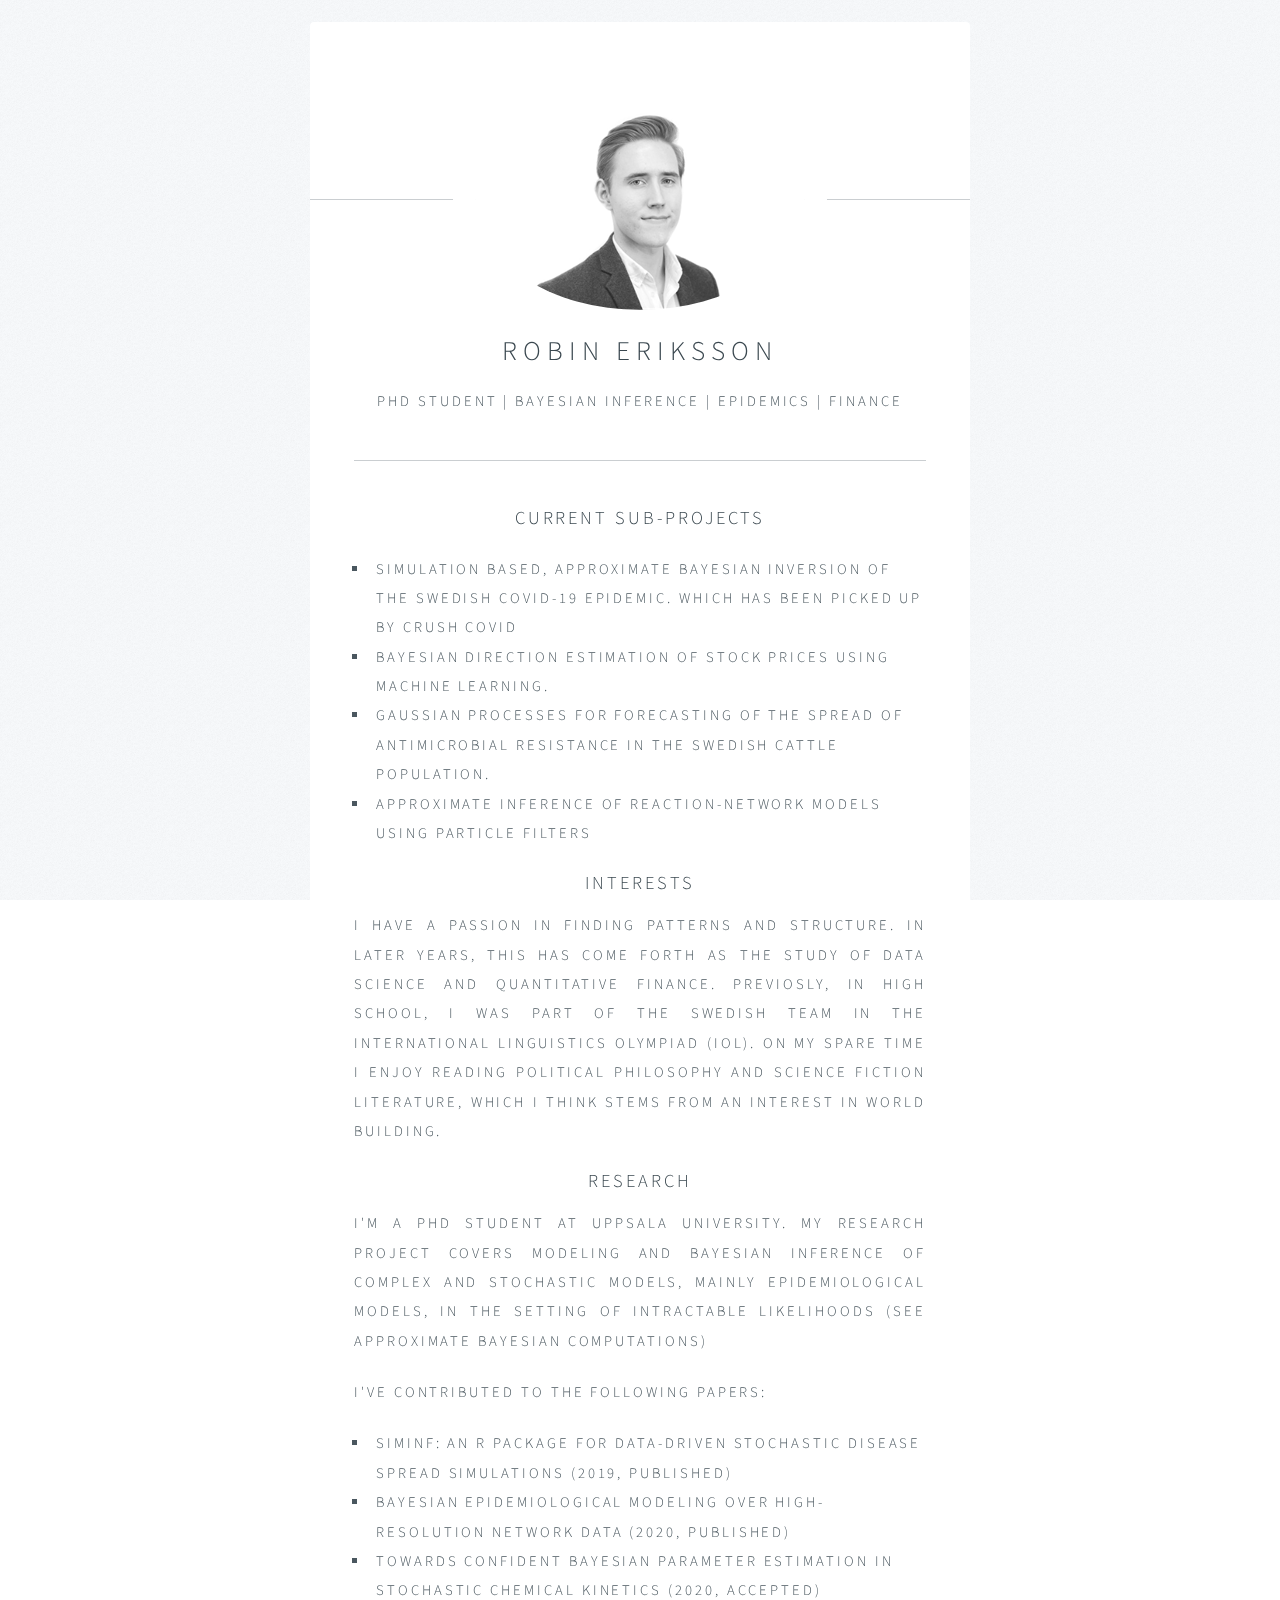
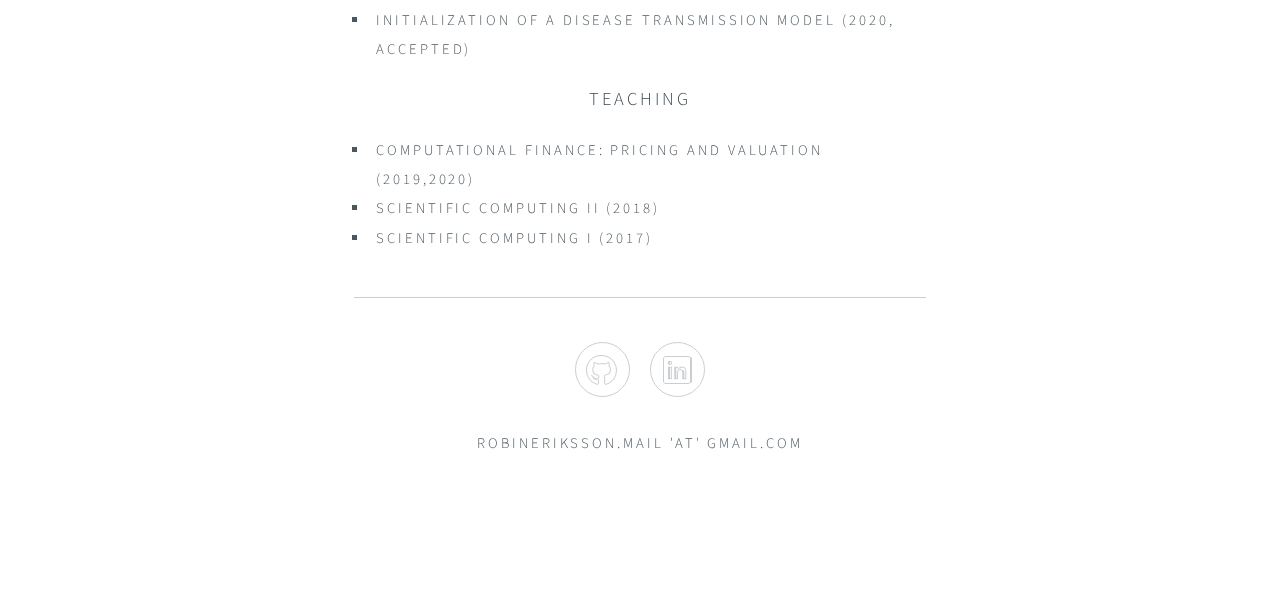
==== commit b4e299b3: "crush covid update" ====
--- a/index.html
+++ b/index.html
@@ -25,10 +25,11 @@
 							<p > PhD student | Bayesian Inference | Epidemics | Finance </p>
 						</header>
                                                 <hr />
-                                                <h2> Current research projects </h2>
+                                                <h2> Current sub-projects </h2>
                                                 <p style="text-align:left;">
                                                   <ul style="list-style:square;text-align:left;">
-                                                    <li> Simulation based, approximate Bayesian inversion of the Swedish Covid-19 epidemic. </li>
+                                                    <li> Simulation based, approximate Bayesian inversion of the Swedish Covid-19 epidemic.
+                                                      Which has been picked up by <a href="https://www.uu.se/forskning/projekt/crush-covid/?languageId=1">Crush Covid</a></li>
                                                     <li> Bayesian direction estimation of stock prices using machine learning. </li>
                                                     <li> Gaussian processes for forecasting of the spread of antimicrobial resistance in the Swedish cattle population. </li>
                                                     <li> Approximate inference of reaction-network models using Particle Filters </li>
@@ -41,56 +42,22 @@
                                                 <p style="text-align:justify;"> I've contributed to the following papers: </p>
                                                 <ul style="list-style:square;text-align:left;">
                                                   <li> SimInf: An R package for data-driven stochastic disease spread simulations (2019, Published)</li>
-                                                  <li> Bayesian epidemiological modeling over high-resolution network data (2019, Accepted)</li>
-                                                  <li> Towards confident Bayesian parameter estimation in stochastic chemical kinetics (2020, Accepted) </li>
-                                                  <li> Initialization of a Disease Transmission Model (2020, Submitted) </li>
+                                                  <li> Bayesian epidemiological modeling over high-resolution network data (2020, Published)</li>
+                                                  <li> Towards confident Bayesian parameter estimation in stochastic chemical kinetics (2020, accepted) </li>
+                                                  <li> Initialization of a Disease Transmission Model (2020, accepted) </li>
 </ul>
 
 
                                                 <h2> Teaching </h2>
                                                 <p style="text-align:left;">
                                                   <ul style="list-style:square;text-align:left;">
-                                                    <li>Computational Finance: Pricing and Valuation (2019, 2020) </li>
-                                                    <li>Scientific Computing II (2018)</li>
-                                                    <li>Scientific Computing I (2018)</li>
+                                                    <li>Computational Finance: Pricing and Valuation (2019,2020)</li>
+                                                    <li>Scientific Computing II (2018) </li>
+                                                    <li>Scientific Computing I (2017)</li>
                                                   </ul>
                                                 <hr />
 
-						<!-- <hr /> -->
-						<!-- <h2>Extra Stuff!</h2> -->
-						<!-- <form method="post" action="#"> -->
-						<!-- 	<div class="fields"> -->
-						<!-- 		<div class="field"> -->
-						<!-- 			<input type="text" name="name" id="name" placeholder="Name" /> -->
-						<!-- 		</div> -->
-						<!-- 		<div class="field"> -->
-						<!-- 			<input type="email" name="email" id="email" placeholder="Email" /> -->
-						<!-- 		</div> -->
-						<!-- 		<div class="field"> -->
-						<!-- 			<select name="department" id="department"> -->
-						<!-- 				<option value="">Department</option> -->
-						<!-- 				<option value="sales">Sales</option> -->
-						<!-- 				<option value="tech">Tech Support</option> -->
-						<!-- 				<option value="null">/dev/null</option> -->
-						<!-- 			</select> -->
-						<!-- 		</div> -->
-						<!-- 		<div class="field"> -->
-						<!-- 			<textarea name="message" id="message" placeholder="Message" rows="4"></textarea> -->
-						<!-- 		</div> -->
-						<!-- 		<div class="field"> -->
-						<!-- 			<input type="checkbox" id="human" name="human" /><label for="human">I'm a human</label> -->
-						<!-- 		</div> -->
-						<!-- 		<div class="field"> -->
-						<!-- 			<label>But are you a robot?</label> -->
-						<!-- 			<input type="radio" id="robot_yes" name="robot" /><label for="robot_yes">Yes</label> -->
-						<!-- 			<input type="radio" id="robot_no" name="robot" /><label for="robot_no">No</label> -->
-						<!-- 		</div> -->
-						<!-- 	</div> -->
-						<!-- 	<ul class="actions special"> -->
-						<!-- 		<li><a href="#" class="button">Get Started</a></li> -->
-						<!-- 	</ul> -->
-						<!-- </form> -->
-						<!-- <hr /> -->
+
 						<footer>
 							<ul class="icons">
 							  <li><a href="https://github.com/robineriksson" class="icon brands fa-github">github</a></li>
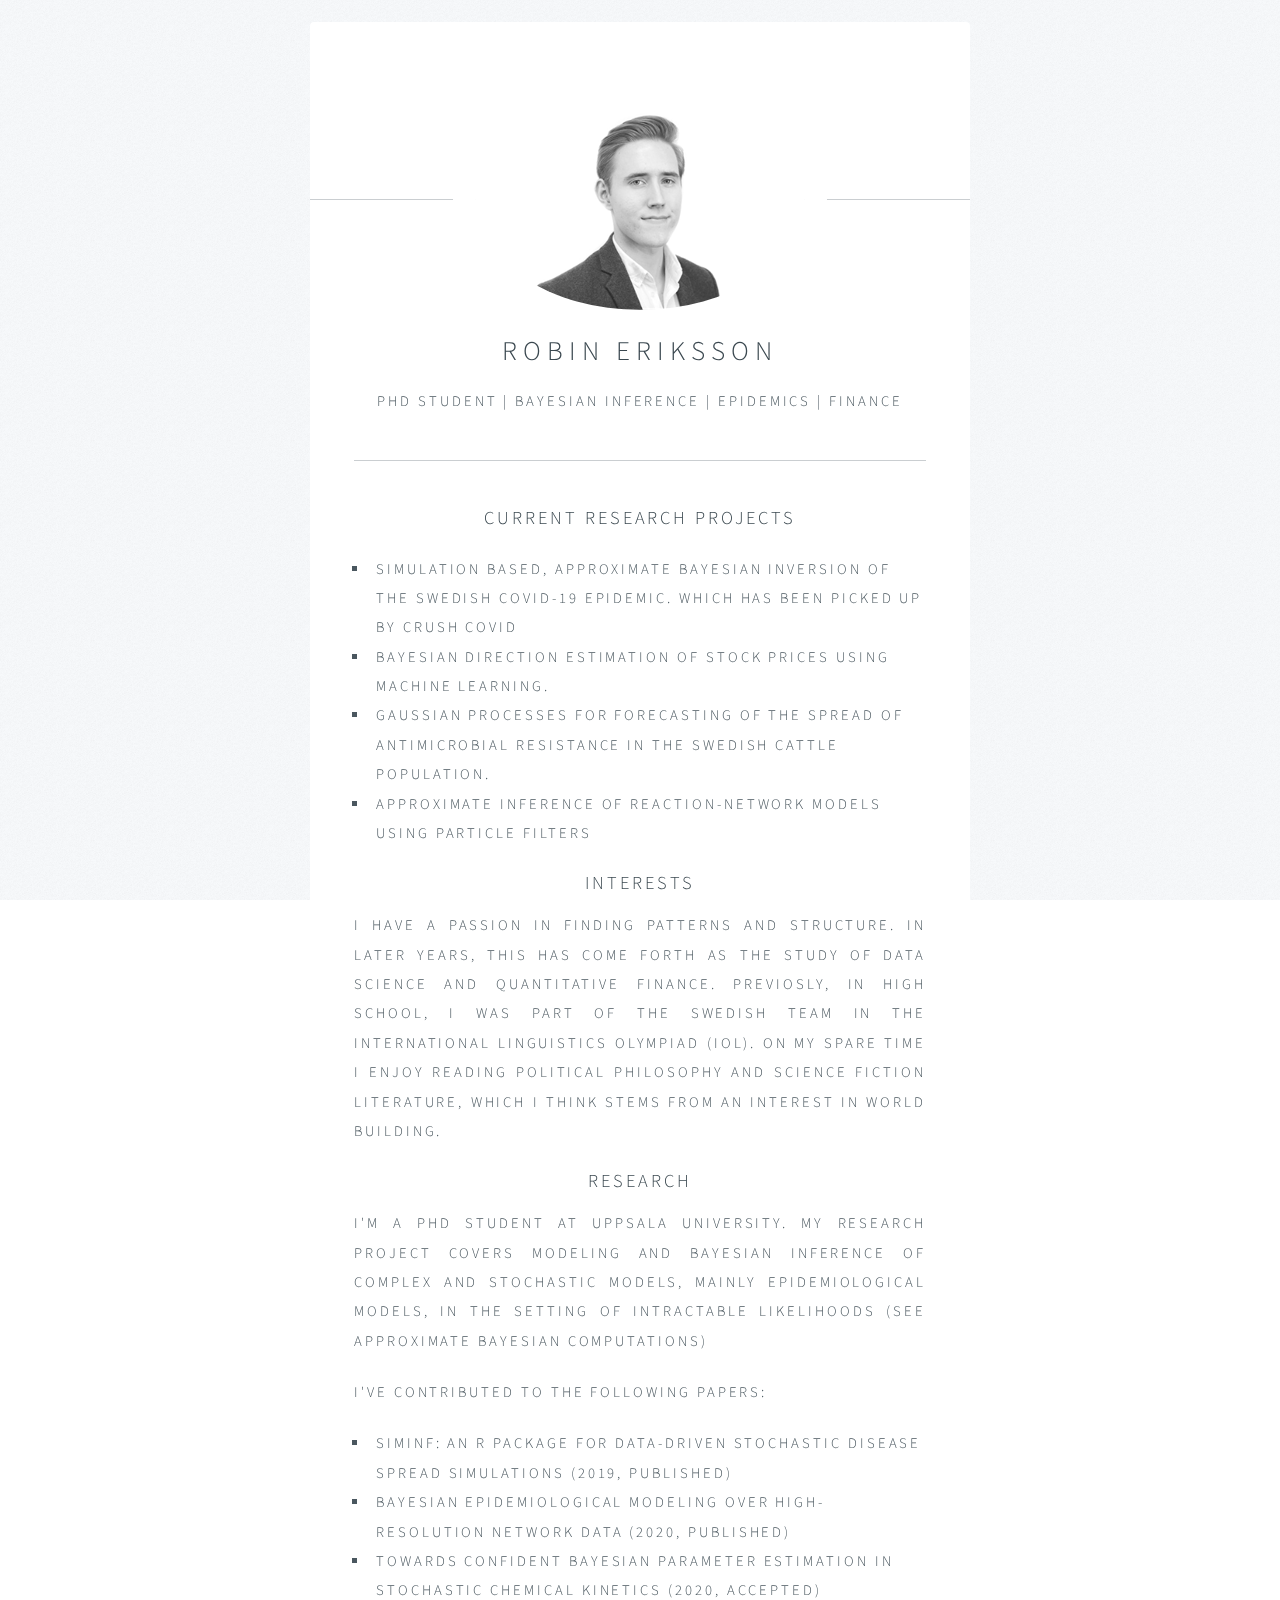
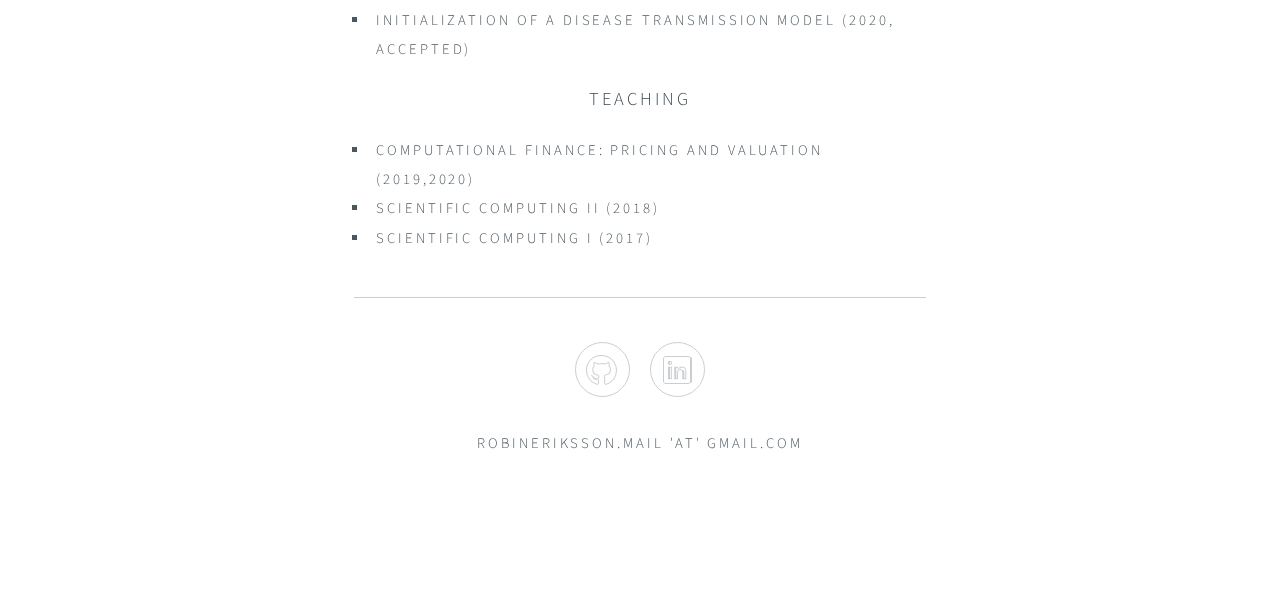
==== commit 66140023: "Merge branch 'master' of github.com:robineriksson/robineriksson.github.io" ====
--- a/index.html
+++ b/index.html
@@ -25,7 +25,7 @@
 							<p > PhD student | Bayesian Inference | Epidemics | Finance </p>
 						</header>
                                                 <hr />
-                                                <h2> Current sub-projects </h2>
+                                                <h2> Current research projects </h2>
                                                 <p style="text-align:left;">
                                                   <ul style="list-style:square;text-align:left;">
                                                     <li> Simulation based, approximate Bayesian inversion of the Swedish Covid-19 epidemic.
@@ -45,7 +45,7 @@
                                                   <li> Bayesian epidemiological modeling over high-resolution network data (2020, Published)</li>
                                                   <li> Towards confident Bayesian parameter estimation in stochastic chemical kinetics (2020, accepted) </li>
                                                   <li> Initialization of a Disease Transmission Model (2020, accepted) </li>
-</ul>
+                                                </ul>
 
 
                                                 <h2> Teaching </h2>
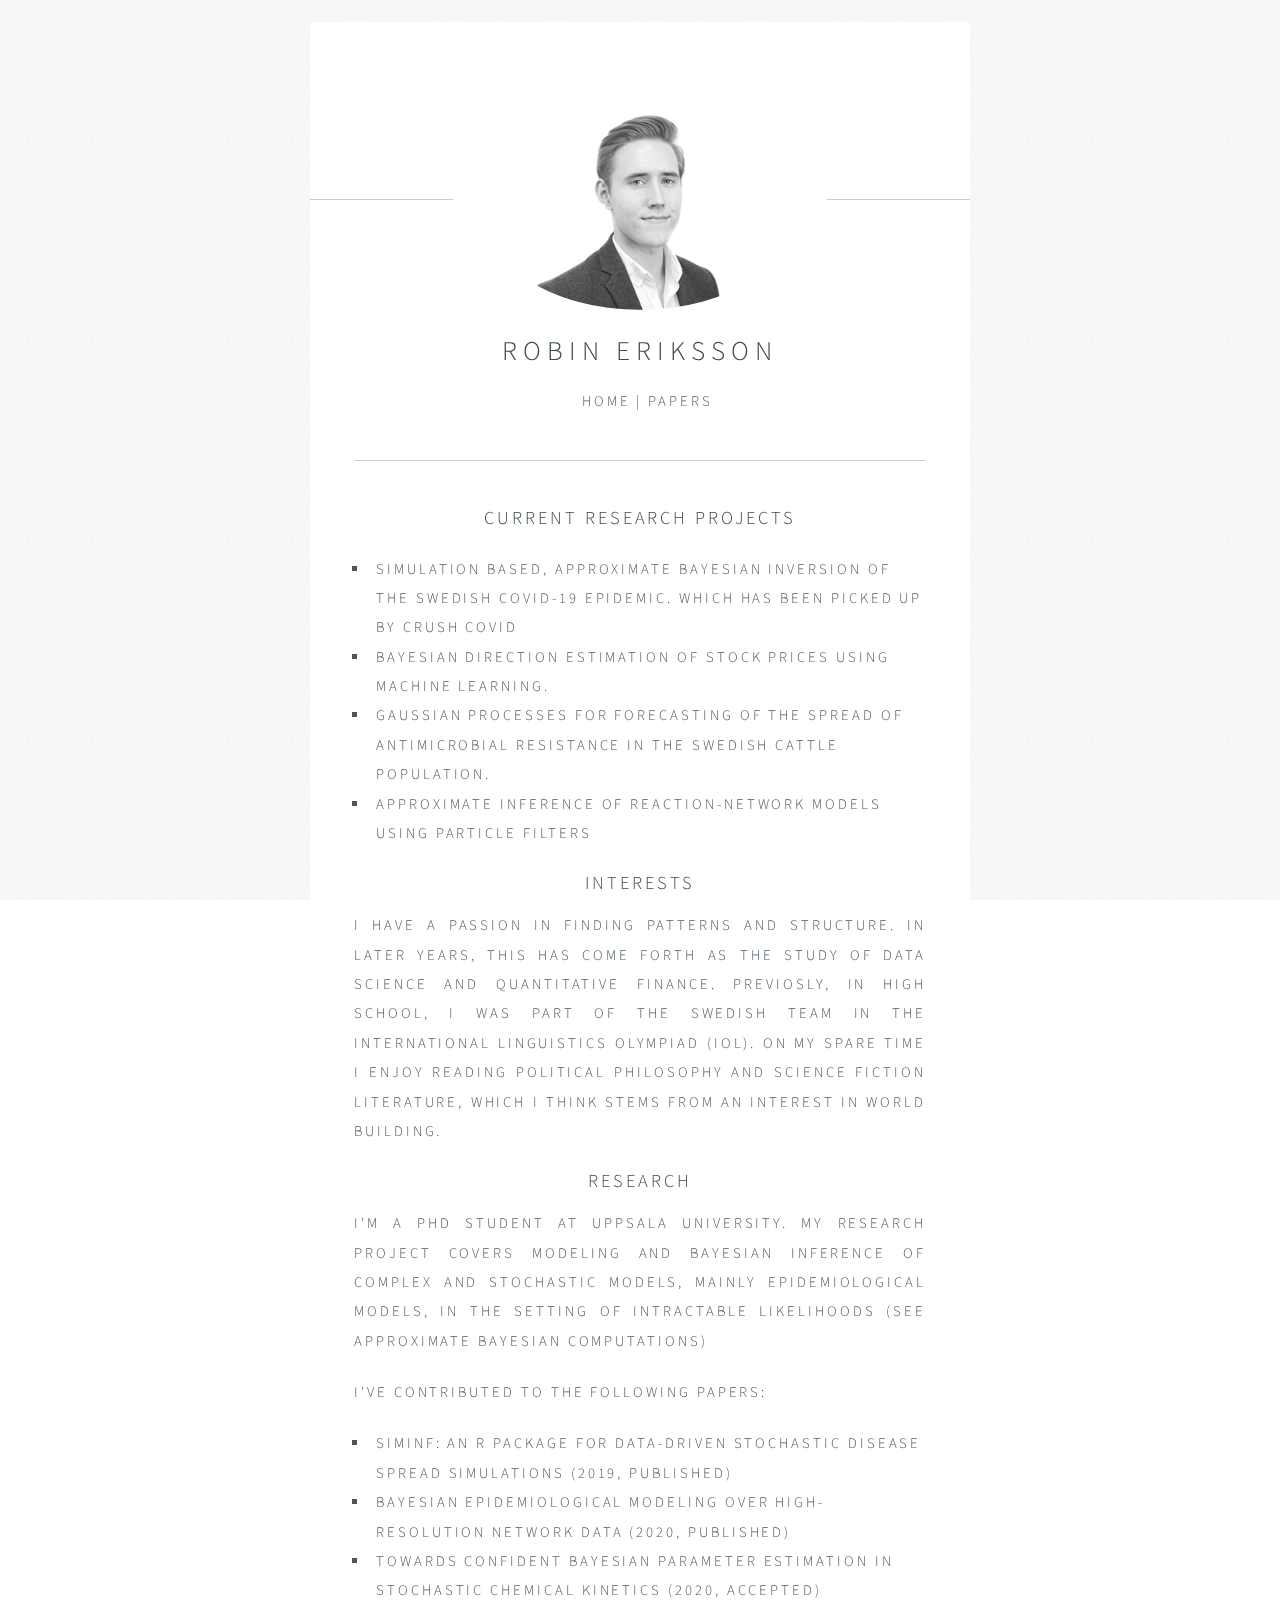
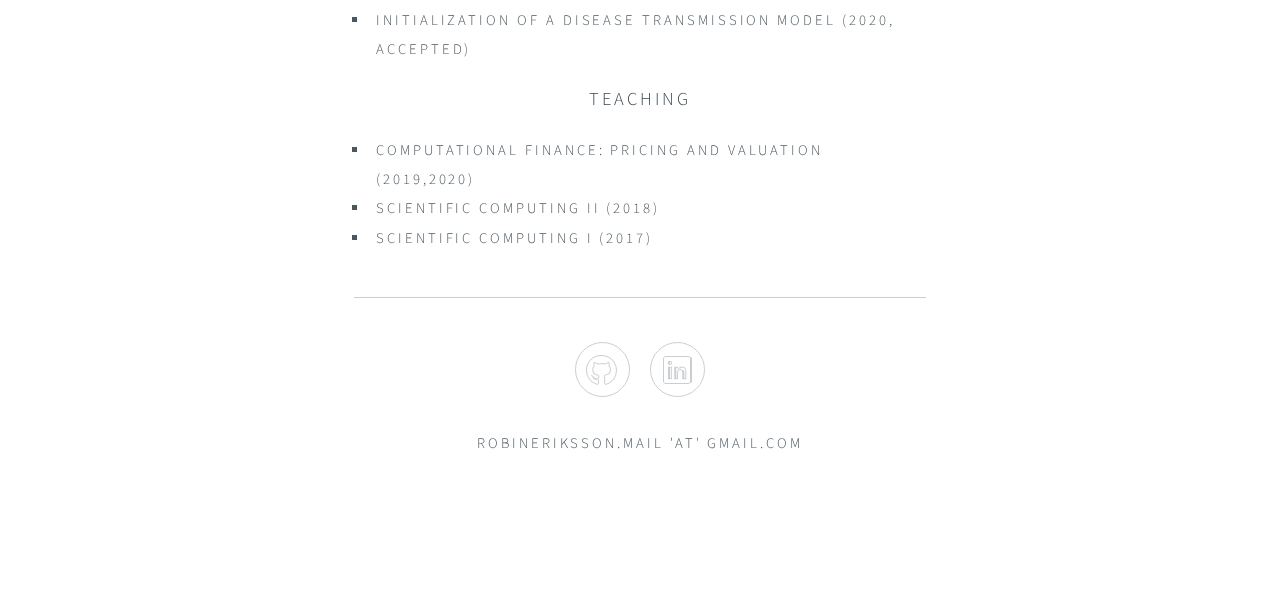
==== commit c87033b5: "added paper page" ====
--- a/index.html
+++ b/index.html
@@ -1,89 +1,94 @@
 <!DOCTYPE HTML>
 <!--
-	Identity by HTML5 UP
-	html5up.net | @ajlkn
-	Free for personal and commercial use under the CCA 3.0 license (html5up.net/license)
--->
+    Identity by HTML5 UP
+    html5up.net | @ajlkn
+    Free for personal and commercial use under the CCA 3.0 license (html5up.net/license)
+  -->
 <html>
-	<head>
-		<title>Robin Eriksson</title>
-		<meta charset="utf-8" />
-		<meta name="viewport" content="width=device-width, initial-scale=1, user-scalable=no" />
-		<link rel="stylesheet" href="assets/css/main.css" />
-		<noscript><link rel="stylesheet" href="assets/css/noscript.css" /></noscript>
-	</head>
-	<body class="is-preload">
+  <head>
+    <title>Robin Eriksson</title>
+    <meta charset="utf-8" />
+    <meta name="viewport" content="width=device-width, initial-scale=1, user-scalable=no" />
+    <link rel="stylesheet" href="assets/css/main.css" />
+    <noscript><link rel="stylesheet" href="assets/css/noscript.css" /></noscript>
+  </head>
+  <body class="is-preload">
 
-		<!-- Wrapper -->
-			<div id="wrapper">
+    <!-- Wrapper -->
+    <div id="wrapper">
 
-				<!-- Main -->
-					<section id="main">
-						<header>
-							<span class="avatar"><img src="images/avatar.png" alt="" /></span>
-							<h1>Robin Eriksson</h1>
-							<p > PhD student | Bayesian Inference | Epidemics | Finance </p>
-						</header>
-                                                <hr />
-                                                <h2> Current research projects </h2>
-                                                <p style="text-align:left;">
-                                                  <ul style="list-style:square;text-align:left;">
-                                                    <li> Simulation based, approximate Bayesian inversion of the Swedish Covid-19 epidemic.
-                                                      Which has been picked up by <a href="https://www.uu.se/forskning/projekt/crush-covid/?languageId=1">Crush Covid</a></li>
-                                                    <li> Bayesian direction estimation of stock prices using machine learning. </li>
-                                                    <li> Gaussian processes for forecasting of the spread of antimicrobial resistance in the Swedish cattle population. </li>
-                                                    <li> Approximate inference of reaction-network models using Particle Filters </li>
-                                                  </ul>
-                                                <h2> Interests </h2>
-                                                <p style="text-align:justify;">
-                                                I have a passion in finding patterns and structure. In later years, this has come forth as the study of Data Science and Quantitative finance. Previosly, in high school, I was part of the Swedish team in the international linguistics olympiad (IOL). On my spare time I enjoy reading political philosophy and science fiction literature, which I think stems from an interest in world building. </p>
-                                                <h2> Research </h2>
-                                                <p style="text-align:justify;" > I'm a PhD student at Uppsala University. My research project covers modeling and Bayesian inference of complex and stochastic models, mainly epidemiological models, in the setting of intractable likelihoods (see approximate bayesian computations) </p>
-                                                <p style="text-align:justify;"> I've contributed to the following papers: </p>
-                                                <ul style="list-style:square;text-align:left;">
-                                                  <li> SimInf: An R package for data-driven stochastic disease spread simulations (2019, Published)</li>
-                                                  <li> Bayesian epidemiological modeling over high-resolution network data (2020, Published)</li>
-                                                  <li> Towards confident Bayesian parameter estimation in stochastic chemical kinetics (2020, accepted) </li>
-                                                  <li> Initialization of a Disease Transmission Model (2020, accepted) </li>
-                                                </ul>
+      <!-- Main -->
+      <section id="main">
+	<header>
+	  <span class="avatar"><img src="images/avatar.png" alt="" /></span>
+	  <h1>Robin Eriksson</h1>
+          <nav>
+            <ul>
+              <a href="index.html">Home | </a>
+              <a href="papers.html">Papers</a>
+            </ul>
+          </nav>
+	</header>
+        <hr />
+        <h2> Current research projects </h2>
+        <p style="text-align:left;">
+          <ul style="list-style:square;text-align:left;">
+            <li> Simulation based, approximate Bayesian inversion of the Swedish Covid-19 epidemic.
+              Which has been picked up by <a href="https://www.uu.se/forskning/projekt/crush-covid/?languageId=1">Crush Covid</a></li>
+            <li> Bayesian direction estimation of stock prices using machine learning. </li>
+            <li> Gaussian processes for forecasting of the spread of antimicrobial resistance in the Swedish cattle population. </li>
+            <li> Approximate inference of reaction-network models using Particle Filters </li>
+          </ul>
+          <h2> Interests </h2>
+        <p style="text-align:justify;">
+          I have a passion in finding patterns and structure. In later years, this has come forth as the study of Data Science and Quantitative finance. Previosly, in high school, I was part of the Swedish team in the international linguistics olympiad (IOL). On my spare time I enjoy reading political philosophy and science fiction literature, which I think stems from an interest in world building. </p>
+        <h2> Research </h2>
+        <p style="text-align:justify;" > I'm a PhD student at Uppsala University. My research project covers modeling and Bayesian inference of complex and stochastic models, mainly epidemiological models, in the setting of intractable likelihoods (see approximate bayesian computations) </p>
+        <p style="text-align:justify;"> I've contributed to the following papers: </p>
+        <ul style="list-style:square;text-align:left;">
+          <li> SimInf: An R package for data-driven stochastic disease spread simulations (2019, Published)</li>
+          <li> Bayesian epidemiological modeling over high-resolution network data (2020, Published)</li>
+          <li> Towards confident Bayesian parameter estimation in stochastic chemical kinetics (2020, accepted) </li>
+          <li> Initialization of a Disease Transmission Model (2020, accepted) </li>
+        </ul>
 
 
-                                                <h2> Teaching </h2>
-                                                <p style="text-align:left;">
-                                                  <ul style="list-style:square;text-align:left;">
-                                                    <li>Computational Finance: Pricing and Valuation (2019,2020)</li>
-                                                    <li>Scientific Computing II (2018) </li>
-                                                    <li>Scientific Computing I (2017)</li>
-                                                  </ul>
-                                                <hr />
+        <h2> Teaching </h2>
+        <p style="text-align:left;">
+          <ul style="list-style:square;text-align:left;">
+            <li>Computational Finance: Pricing and Valuation (2019,2020)</li>
+            <li>Scientific Computing II (2018) </li>
+            <li>Scientific Computing I (2017)</li>
+          </ul>
+          <hr />
 
 
-						<footer>
-							<ul class="icons">
-							  <li><a href="https://github.com/robineriksson" class="icon brands fa-github">github</a></li>
-                                                          <li><a href="https://www.linkedin.com/in/erikssonrobin/" class="icon brands fa-linkedin">linkedin</a></li>
+	  <footer>
+	    <ul class="icons">
+	      <li><a href="https://github.com/robineriksson" class="icon brands fa-github">github</a></li>
+              <li><a href="https://www.linkedin.com/in/erikssonrobin/" class="icon brands fa-linkedin">linkedin</a></li>
 
-							</ul>
-                                                        <p> robineriksson.mail 'at' gmail.com </p>
-						</footer>
-					</section>
+	    </ul>
+            <p> robineriksson.mail 'at' gmail.com </p>
+	  </footer>
+      </section>
 
-				<!-- Footer -->
-					<footer id="footer">
-						<ul class="copyright">
-							<li>&copy; Robin Eriksson</li><li>Design: <a href="http://html5up.net">HTML5 UP</a></li><li>Foto: Matthew Moisant</li>
-						</ul>
-					</footer>
+      <!-- Footer -->
+      <footer id="footer">
+	<ul class="copyright">
+	  <li>&copy; Robin Eriksson</li><li>Design: <a href="http://html5up.net">HTML5 UP</a></li><li>Foto: Matthew Moisant</li>
+	</ul>
+      </footer>
 
-			</div>
+    </div>
 
-		<!-- Scripts -->
-			<script>
-				if ('addEventListener' in window) {
-					window.addEventListener('load', function() { document.body.className = document.body.className.replace(/\bis-preload\b/, ''); });
-					document.body.className += (navigator.userAgent.match(/(MSIE|rv:11\.0)/) ? ' is-ie' : '');
-				}
-			</script>
+    <!-- Scripts -->
+    <script>
+      if ('addEventListener' in window) {
+	  window.addEventListener('load', function() { document.body.className = document.body.className.replace(/\bis-preload\b/, ''); });
+	  document.body.className += (navigator.userAgent.match(/(MSIE|rv:11\.0)/) ? ' is-ie' : '');
+      }
+    </script>
 
-	</body>
+  </body>
 </html>
